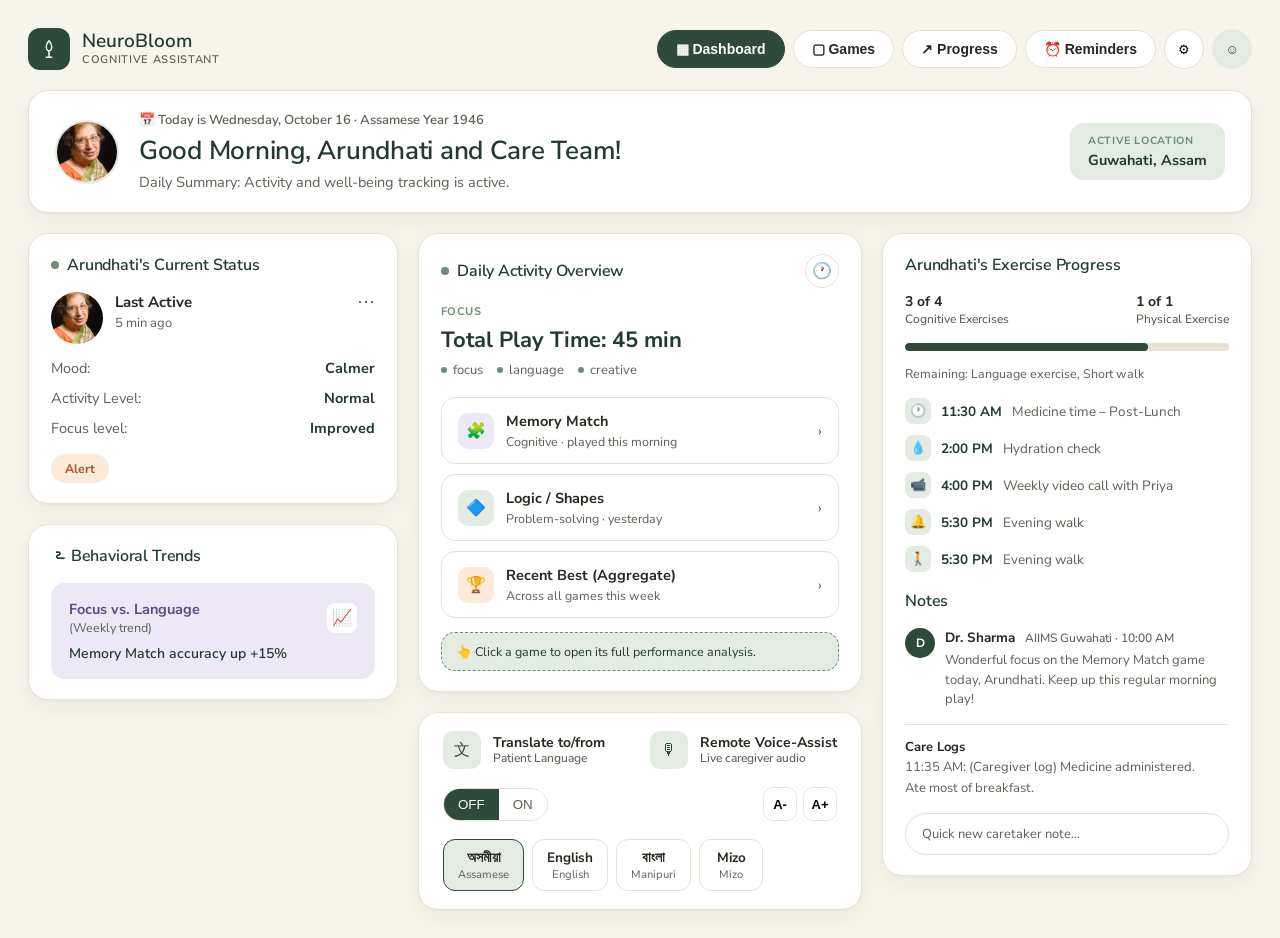
==== index.html @ 109b2456 "dashboard base done" ====
<!DOCTYPE html>
<html lang="en">
<head>
<meta charset="UTF-8">
<meta name="viewport" content="width=device-width, initial-scale=1.0">
<title>NeuroBloom · Caretaker Portal</title>
<link rel="preconnect" href="https://fonts.googleapis.com">
<link href="https://fonts.googleapis.com/css2?family=Nunito+Sans:wght@400;500;600;700;800&display=swap" rel="stylesheet">
<link rel="stylesheet" href="style.css">
</head>
<body>
<div class="wrap">

  <!-- Top nav -->
  <div class="topnav">
    <div class="brand">
      <div class="brand-mark">
        <svg viewBox="0 0 24 24" fill="none"><path d="M12 3c-2 2-3 4-3 6.5S10.5 14 12 14s3-2 3-4.5S14 5 12 3Z" stroke="currentColor" stroke-width="1.6" stroke-linejoin="round"/><path d="M12 14v7M9 21h6" stroke="currentColor" stroke-width="1.6" stroke-linecap="round"/></svg>
      </div>
      <div class="brand-text">
        <div class="name">NeuroBloom</div>
        <div class="sub">COGNITIVE ASSISTANT</div>
      </div>
    </div>
    <div class="nav-links">
      <button class="nav-pill active">▦ Dashboard</button>
      <button class="nav-pill">▢ Games</button>
      <button class="nav-pill">↗ Progress</button>
      <button class="nav-pill">⏰ Reminders</button>
      <button class="icon-btn">⚙</button>
      <button class="icon-btn avatar-btn">☺</button>
    </div>
  </div>
  <div class="care-logs-tip">🗒 Care Logs</div>

  <!-- Greeting banner -->
  <div class="banner">
    <img class="banner-photo" src="senior-east-indian-woman-8226325.webp" alt="Arundhati">
    <div class="banner-body">
      <div class="banner-date">📅 Today is Wednesday, October 16 · Assamese Year 1946</div>
      <h1>Good Morning, Arundhati and Care Team!</h1>
      <p>Daily Summary: Activity and well-being tracking is active.</p>
    </div>
    <div class="location-chip">
      <div class="label">ACTIVE LOCATION</div>
      <div class="value">Guwahati, Assam</div>
    </div>
  </div>

  <!-- Main grid -->
  <div class="grid">

    <!-- Column 1 -->
    <div class="col">
      <div class="card">
        <h2><span class="dot"></span>Arundhati's Current Status</h2>
        <div class="status-person">
          <img src="senior-east-indian-woman-8226325.webp" alt="">
          <div>
            <div class="who">Last Active</div>
            <div class="when">5 min ago</div>
          </div>
          <div class="status-more">⋯</div>
        </div>
        <div class="status-rows">
          <div class="status-row"><span class="k">Mood:</span><span class="v">Calmer</span></div>
          <div class="status-row"><span class="k">Activity Level:</span><span class="v">Normal</span></div>
          <div class="status-row"><span class="k">Focus level:</span><span class="v">Improved</span></div>
        </div>
        <span class="alert-pill">Alert</span>
      </div>

      <div class="card">
        <h2>ఽ Behavioral Trends</h2>
        <div class="trend-card">
          <div class="row1">
            <div>
              <div class="title">Focus vs. Language</div>
              <div class="sub">(Weekly trend)</div>
            </div>
            <div class="trend-icon">📈</div>
          </div>
          <div class="metric">Memory Match accuracy up +15%</div>
        </div>
      </div>
    </div>

    <!-- Column 2 : Daily Activity Overview -->
    <div class="col">
      <div class="card">
        <div class="activity-head">
          <h2 style="margin-bottom:0;"><span class="dot"></span>Daily Activity Overview</h2>
          <div class="activity-clock">🕐</div>
        </div>
        <div class="eyebrow" style="margin-top:16px;">FOCUS</div>
        <div class="play-time">Total Play Time: 45 min</div>
        <div class="tag-row"><span>focus</span><span>language</span><span>creative</span></div>

        <div class="game-list" id="gameList">
          <a class="game-row" href="analysis_memory.html">
            <div class="g-icon memory">🧩</div>
            <div class="g-info">
              <div class="g-name">Memory Match</div>
              <div class="g-meta">Cognitive · played this morning</div>
            </div>
            <div class="g-arrow">›</div>
          </a>
          <a class="game-row" href="analysis_logic.html">
            <div class="g-icon logic">🔷</div>
            <div class="g-info">
              <div class="g-name">Logic / Shapes</div>
              <div class="g-meta">Problem-solving · yesterday</div>
            </div>
            <div class="g-arrow">›</div>
          </a>
          <a class="game-row" href="analysis_best.html">
            <div class="g-icon best">🏆</div>
            <div class="g-info">
              <div class="g-name">Recent Best (Aggregate)</div>
              <div class="g-meta">Across all games this week</div>
            </div>
            <div class="g-arrow">›</div>
          </a>
        </div>

        <div class="hint-note">👆 Click a game to open its full performance analysis.</div>
      </div>

      <div class="card controls-card">
        <div class="control-group">
          <div class="control-icon">文</div>
          <div class="control-label">Translate to/from<span>Patient Language</span></div>
        </div>
        <div class="control-group">
          <div class="control-icon">🎙</div>
          <div class="control-label">Remote Voice-Assist<span>Live caregiver audio</span></div>
        </div>
        <div class="toggle">
          <button id="toggleOff" class="on" onclick="setToggle(false)">OFF</button>
          <button id="toggleOn" onclick="setToggle(true)">ON</button>
        </div>
        <div class="text-size-btns">
          <button onclick="resizeText(-1)">A-</button>
          <button onclick="resizeText(1)">A+</button>
        </div>
        <div class="lang-btns">
          <div class="lang-btn active"><div class="top">অসমীয়া</div><div class="bottom">Assamese</div></div>
          <div class="lang-btn"><div class="top">English</div><div class="bottom">English</div></div>
          <div class="lang-btn"><div class="top">বাংলা</div><div class="bottom">Manipuri</div></div>
          <div class="lang-btn"><div class="top">Mizo</div><div class="bottom">Mizo</div></div>
        </div>
      </div>
    </div>

    <!-- Column 3 -->
    <div class="col">
      <div class="card">
        <h2>Arundhati's Exercise Progress</h2>
        <div class="exercise-row">
          <div class="exercise-block">3 of 4<span>Cognitive Exercises</span></div>
          <div class="exercise-block">1 of 1<span>Physical Exercise</span></div>
        </div>
        <div class="bar-track"><div class="bar-fill" style="width:75%"></div></div>
        <div class="remaining">Remaining: Language exercise, Short walk</div>

        <div class="schedule">
          <div class="schedule-item"><div class="s-icon">🕐</div><span class="s-time">11:30 AM</span><span class="s-desc">Medicine time – Post-Lunch</span></div>
          <div class="schedule-item"><div class="s-icon">💧</div><span class="s-time">2:00 PM</span><span class="s-desc">Hydration check</span></div>
          <div class="schedule-item"><div class="s-icon">📹</div><span class="s-time">4:00 PM</span><span class="s-desc">Weekly video call with Priya</span></div>
          <div class="schedule-item"><div class="s-icon">🔔</div><span class="s-time">5:30 PM</span><span class="s-desc">Evening walk</span></div>
          <div class="schedule-item"><div class="s-icon">🚶</div><span class="s-time">5:30 PM</span><span class="s-desc">Evening walk</span></div>
        </div>

        <h2 style="margin-top:6px;">Notes</h2>
        <div class="note-item">
          <div class="note-avatar">D</div>
          <div class="note-body">
            <div class="who">Dr. Sharma <span>AIIMS Guwahati · 10:00 AM</span></div>
            <p>Wonderful focus on the Memory Match game today, Arundhati. Keep up this regular morning play!</p>
          </div>
        </div>

        <div class="care-log">
          <b>Care Logs</b><br>
          11:35 AM: (Caregiver log) Medicine administered.<br>
          Ate most of breakfast.
        </div>
        <div class="quick-note">Quick new caretaker note…</div>
      </div>
    </div>

  </div>
</div>

<script src="script.js"></script>
</body>
</html>
---- style.css ----
:root{
    --forest:#2E4A3A;
    --forest-dark:#233B2E;
    --sage:#6E8C77;
    --sage-light:#E4EBE2;
    --cream:#F7F4EC;
    --card:#FFFFFF;
    --line:#E6E1D3;
    --ink:#26291F;
    --ink-soft:#5C6154;
    --apricot:#E7A96B;
    --apricot-bg:#FBEADA;
    --lilac:#EDE8F5;
    --lilac-ink:#5B4E86;
    --radius-lg:20px;
    --radius-md:14px;
    --radius-sm:10px;
    --shadow: 0 1px 2px rgba(38,41,31,0.04), 0 8px 24px rgba(38,41,31,0.05);
  }
  *{box-sizing:border-box;}
  html,body{margin:0;padding:0;}
  body{
    background:var(--cream);
    color:var(--ink);
    font-family:'Nunito Sans',serif;
    -webkit-font-smoothing:antialiased;
    padding:28px;
    min-height:100vh;
  }
  h1,h2,h3,.font-display{
    font-family:'Nunito Sans',serif;
    letter-spacing:-0.01em;
  }
  .wrap{
    max-width:1280px;
    margin:0 auto;
    display:flex;
    flex-direction:column;
    gap:20px;
  }

  /* ---------- Top nav ---------- */
  .topnav{
    display:flex;
    align-items:center;
    justify-content:space-between;
    gap:16px;
    flex-wrap:wrap;
  }
  .brand{
    display:flex;
    align-items:center;
    gap:12px;
  }
  .brand-mark{
    width:42px;height:42px;
    border-radius:12px;
    background:var(--forest);
    display:flex;align-items:center;justify-content:center;
    color:#fff;
    flex-shrink:0;
  }
  .brand-mark svg{width:22px;height:22px;}
  .brand-text .name{
    font-family:'Nunito Sans',serif;
    font-weight:600;
    font-size:19px;
    line-height:1.1;
    color:var(--forest-dark);
  }
  .brand-text .sub{
    font-size:11px;
    letter-spacing:0.06em;
    color:var(--ink-soft);
    font-weight:600;
  }
  .nav-links{
    display:flex;
    align-items:center;
    gap:8px;
    flex-wrap:wrap;
  }
  .nav-pill{
    display:flex;align-items:center;gap:7px;
    padding:10px 18px;
    border-radius:999px;
    border:1px solid var(--line);
    background:#fff;
    font-size:14px;
    font-weight:600;
    color:var(--ink);
    cursor:pointer;
    transition:background .15s ease, transform .15s ease;
    white-space:nowrap;
  }
  .nav-pill:hover{ transform:translateY(-1px); }
  .nav-pill.active{
    background:var(--forest);
    color:#fff;
    border-color:var(--forest);
  }
  .icon-btn{
    width:40px;height:40px;
    border-radius:999px;
    border:1px solid var(--line);
    background:#fff;
    display:flex;align-items:center;justify-content:center;
    cursor:pointer;
    position:relative;
    flex-shrink:0;
  }
  .avatar-btn{
    background:var(--sage-light);
    border-color:var(--sage-light);
    color:var(--forest);
  }

  .care-logs-tip{
    position:absolute;
    top:56px; right:28px;
    background:var(--forest-dark);
    color:#fff;
    font-size:12.5px;
    font-weight:600;
    padding:8px 14px;
    border-radius:10px;
    display:flex;align-items:center;gap:6px;
    box-shadow:var(--shadow);
    opacity:0;
    pointer-events:none;
    transform:translateY(-4px);
    transition:opacity .15s ease, transform .15s ease;
    z-index:20;
  }
  .icon-btn:hover + .care-logs-tip,
  .care-logs-tip:hover{
    opacity:1;
    transform:translateY(0);
    pointer-events:auto;
  }

  /* ---------- Greeting banner ---------- */
  .banner{
    background:var(--card);
    border:1px solid var(--line);
    border-radius:var(--radius-lg);
    padding:20px 26px;
    display:flex;
    align-items:center;
    gap:20px;
    box-shadow:var(--shadow);
    flex-wrap:wrap;
  }
  .banner-photo{
    width:64px;height:64px;
    border-radius:50%;
    object-fit:cover;
    flex-shrink:0;
    border:2px solid var(--sage-light);
  }
  .banner-body{ flex:1; min-width:240px; }
  .banner-date{
    display:flex;align-items:center;gap:6px;
    font-size:13px;
    color:var(--ink-soft);
    font-weight:600;
    margin-bottom:4px;
  }
  .banner-body h1{
    font-size:26px;
    font-weight:600;
    margin:0 0 4px 0;
    color:var(--forest-dark);
  }
  .banner-body p{
    margin:0;
    font-size:14.5px;
    color:var(--ink-soft);
  }
  .location-chip{
    background:var(--sage-light);
    border-radius:var(--radius-md);
    padding:10px 18px;
    text-align:left;
  }
  .location-chip .label{
    font-size:10.5px;
    font-weight:700;
    letter-spacing:0.06em;
    color:var(--sage);
  }
  .location-chip .value{
    font-size:14.5px;
    font-weight:700;
    color:var(--forest-dark);
    margin-top:2px;
  }

  /* ---------- Grid ---------- */
  .grid{
    display:grid;
    grid-template-columns: 1fr 1.2fr 1fr;
    gap:20px;
    align-items:start;
  }
  .col{ display:flex; flex-direction:column; gap:20px; }

  .card{
    background:var(--card);
    border:1px solid var(--line);
    border-radius:var(--radius-lg);
    padding:20px 22px;
    box-shadow:var(--shadow);
  }
  .card h2{
    font-size:16px;
    font-weight:600;
    margin:0 0 16px 0;
    display:flex;
    align-items:center;
    gap:8px;
    color:var(--forest-dark);
  }
  .card h2 .dot{
    width:8px;height:8px;
    border-radius:50%;
    background:var(--sage);
    flex-shrink:0;
  }

  /* Status card */
  .status-person{
    display:flex;gap:12px;align-items:flex-start;
    margin-bottom:14px;
  }
  .status-person img{
    width:52px;height:52px;border-radius:50%;object-fit:cover;
  }
  .status-person .who{ font-weight:700; font-size:15px; }
  .status-person .when{ font-size:13px; color:var(--ink-soft); margin-top:2px; }
  .status-more{
    margin-left:auto;
    color:var(--ink-soft);
    font-size:18px;
    cursor:pointer;
    line-height:1;
  }
  .status-rows{ display:flex; flex-direction:column; gap:10px; margin-bottom:16px; }
  .status-row{
    display:flex; justify-content:space-between; align-items:center;
    font-size:14.5px;
  }
  .status-row .k{ color:var(--ink-soft); }
  .status-row .v{ font-weight:700; color:var(--forest-dark); }
  .alert-pill{
    display:inline-block;
    background:var(--apricot-bg);
    color:#A85A2A;
    font-size:12.5px;
    font-weight:700;
    padding:6px 14px;
    border-radius:999px;
  }

  /* Behavioral trends */
  .trend-card{
    background:var(--lilac);
    border-radius:var(--radius-md);
    padding:16px 18px;
    display:flex;
    flex-direction:column;
    gap:6px;
  }
  .trend-card .row1{
    display:flex; justify-content:space-between; align-items:center;
  }
  .trend-card .title{ font-weight:700; font-size:14.5px; color:var(--lilac-ink); }
  .trend-card .sub{ font-size:12.5px; color:var(--ink-soft); }
  .trend-card .metric{
    font-size:14px; font-weight:600; color:var(--forest-dark);
    margin-top:2px;
  }
  .trend-icon{
    width:30px;height:30px;border-radius:8px;
    background:#fff;
    display:flex;align-items:center;justify-content:center;
    color:var(--lilac-ink);
    flex-shrink:0;
  }

  /* Elderly assistance controls */
  .controls-card{
    display:flex;
    align-items:center;
    justify-content:space-between;
    flex-wrap:wrap;
    gap:18px;
    padding:18px 24px;
  }
  .control-group{
    display:flex;align-items:center;gap:12px;
  }
  .control-icon{
    width:38px;height:38px;border-radius:10px;
    background:var(--sage-light);
    display:flex;align-items:center;justify-content:center;
    color:var(--forest);
    flex-shrink:0;
  }
  .control-label{ font-size:14px; font-weight:700; line-height:1.25; }
  .control-label span{ display:block; font-size:12px; font-weight:500; color:var(--ink-soft); }
  .toggle{
    display:flex; align-items:center; gap:0;
    border:1px solid var(--line);
    border-radius:999px;
    overflow:hidden;
    font-size:12.5px;
    font-weight:700;
  }
  .toggle button{
    border:none; background:#fff; padding:8px 14px; cursor:pointer; color:var(--ink-soft);
  }
  .toggle button.on{ background:var(--forest); color:#fff; }
  .text-size-btns{ display:flex; gap:6px; }
  .text-size-btns button{
    width:34px;height:34px;border-radius:10px;border:1px solid var(--line);
    background:#fff; font-weight:700; cursor:pointer; font-size:13px;
  }
  .lang-btns{ display:flex; gap:8px; }
  .lang-btn{
    border:1px solid var(--line); background:#fff; border-radius:12px;
    padding:8px 14px; text-align:center; cursor:pointer; min-width:64px;
  }
  .lang-btn.active{ border-color:var(--forest); background:var(--sage-light); }
  .lang-btn .top{ font-size:13.5px; font-weight:700; }
  .lang-btn .bottom{ font-size:11px; color:var(--ink-soft); }

  /* ---------- Daily Activity Overview ---------- */
  .activity-head{
    display:flex; justify-content:space-between; align-items:center;
  }
  .activity-clock{
    width:34px;height:34px;border-radius:50%;
    border:1px solid var(--line);
    display:flex;align-items:center;justify-content:center;
    color:var(--ink-soft);
  }
  .eyebrow{
    font-size:11px; font-weight:700; letter-spacing:0.04em;
    color:var(--sage); margin-bottom:6px;
  }
  .play-time{
    font-size:22px; font-weight:700; color:var(--forest-dark);
    margin:2px 0 6px 0;
  }
  .tag-row{ display:flex; gap:14px; font-size:13px; color:var(--ink-soft); margin-bottom:18px; }
  .tag-row span{ display:flex; align-items:center; gap:6px; }
  .tag-row span::before{
    content:''; width:6px;height:6px;border-radius:50%; background:var(--sage);
  }

  .game-list{ display:flex; flex-direction:column; gap:10px; }
  .game-row{
    display:flex; align-items:center; gap:12px;
    border:1px solid var(--line);
    border-radius:var(--radius-md);
    padding:13px 16px;
    cursor:pointer;
    background:#fff;
    text-decoration:none;
    color:inherit;
    transition:border-color .15s ease, background .15s ease;
  }
  .game-row:hover{ border-color:var(--sage); background:var(--sage-light); }
  .game-row.selected{ border-color:var(--forest); background:var(--sage-light); }
  .game-row .g-icon{
    width:36px;height:36px;border-radius:10px;
    display:flex;align-items:center;justify-content:center;
    flex-shrink:0; font-size:16px;
  }
  .game-row .g-info{ flex:1; min-width:0; }
  .game-row .g-name{ font-weight:700; font-size:14.5px; }
  .game-row .g-meta{ font-size:12.5px; color:var(--ink-soft); margin-top:2px; }
  .game-row .g-arrow{ color:var(--ink-soft); font-size:15px; transition:transform .15s ease; }
  .game-row.selected .g-arrow{ transform:rotate(90deg); color:var(--forest); }
  .g-icon.memory{ background:var(--lilac); color:var(--lilac-ink); }
  .g-icon.best{ background:var(--apricot-bg); color:#A85A2A; }
  .g-icon.logic{ background:var(--sage-light); color:var(--forest); }

  .hint-note{
    display:flex; align-items:center; gap:8px;
    background:var(--sage-light);
    border:1px dashed var(--sage);
    border-radius:var(--radius-md);
    padding:10px 14px;
    font-size:12.5px;
    color:var(--forest-dark);
    margin-top:14px;
  }

  /* Performance analysis panel */
  .analysis-panel{
    margin-top:14px;
    border-radius:var(--radius-md);
    border:1px solid var(--line);
    padding:18px;
    background:#FBFAF6;
    display:none;
  }
  .analysis-panel.open{ display:block; animation:reveal .22s ease; }
  @keyframes reveal{
    from{ opacity:0; transform:translateY(-6px); }
    to{ opacity:1; transform:translateY(0); }
  }

  /* Standalone analysis page */
  .page-wrap{ max-width:760px; margin:0 auto; display:flex; flex-direction:column; gap:18px; }
  .back-link{
    display:inline-flex; align-items:center; gap:6px;
    font-size:14px; font-weight:700; color:var(--forest-dark);
    text-decoration:none; width:fit-content;
  }
  .back-link:hover{ text-decoration:underline; }
  .page-title-row{ display:flex; align-items:center; gap:14px; }
  .page-title-row .g-icon{ width:48px; height:48px; border-radius:12px; font-size:20px; }
  .page-title-row h1{ font-size:22px; font-weight:700; margin:0; color:var(--forest-dark); }
  .page-title-row p{ margin:2px 0 0 0; font-size:13.5px; color:var(--ink-soft); }
  .analysis-panel.standalone{ display:block; margin-top:0; padding:24px; }
  .analysis-head{
    display:flex; justify-content:space-between; align-items:flex-start;
    margin-bottom:14px;
  }
  .analysis-head h3{
    margin:0; font-size:16px; font-weight:600; color:var(--forest-dark);
  }
  .analysis-head p{ margin:2px 0 0 0; font-size:12.5px; color:var(--ink-soft); }
  .close-analysis{
    border:none; background:none; cursor:pointer; color:var(--ink-soft);
    font-size:18px; line-height:1; padding:4px;
  }
  .stat-row{
    display:grid; grid-template-columns:repeat(3,1fr); gap:10px;
    margin-bottom:16px;
  }
  .stat-box{
    background:#fff; border:1px solid var(--line); border-radius:var(--radius-sm);
    padding:12px;
    text-align:left;
  }
  .stat-box .num{ font-size:19px; font-weight:700; color:var(--forest-dark); }
  .stat-box .lbl{ font-size:11.5px; color:var(--ink-soft); margin-top:2px; }
  .bars{
    display:flex; align-items:flex-end; gap:8px; height:88px; margin-bottom:10px;
  }
  .bar{
    flex:1; background:var(--sage); border-radius:6px 6px 2px 2px;
    position:relative;
    min-width:14px;
  }
  .bar.peak{ background:var(--forest); }
  .bar-labels{ display:flex; gap:8px; margin-bottom:16px; }
  .bar-labels span{ flex:1; text-align:center; font-size:10.5px; color:var(--ink-soft); }
  .analysis-note{
    font-size:13px; color:var(--ink-soft); line-height:1.5;
    background:var(--sage-light); border-radius:var(--radius-sm);
    padding:12px 14px;
  }
  .analysis-note b{ color:var(--forest-dark); }

  /* ---------- Right column ---------- */
  .exercise-row{ display:flex; justify-content:space-between; margin-bottom:10px; }
  .exercise-block{ font-size:14px; font-weight:700; }
  .exercise-block span{ display:block; font-size:12px; font-weight:500; color:var(--ink-soft); margin-bottom:6px;}
  .bar-track{
    height:8px; border-radius:999px; background:var(--line); overflow:hidden;
  }
  .bar-fill{ height:100%; border-radius:999px; background:var(--forest); }
  .remaining{
    font-size:12.5px; color:var(--ink-soft); margin:14px 0 16px 0;
  }
  .schedule{ display:flex; flex-direction:column; gap:11px; margin-bottom:18px; }
  .schedule-item{
    display:flex; align-items:center; gap:10px; font-size:13.5px;
  }
  .schedule-item .s-icon{
    width:26px;height:26px;border-radius:8px;background:var(--sage-light);
    display:flex;align-items:center;justify-content:center; flex-shrink:0; font-size:13px;
    color:var(--forest);
  }
  .schedule-item .s-time{ font-weight:700; color:var(--forest-dark); }
  .schedule-item .s-desc{ color:var(--ink-soft); }

  .note-item{
    display:flex; gap:10px; margin-bottom:14px;
  }
  .note-avatar{
    width:30px;height:30px;border-radius:50%;
    background:var(--forest); color:#fff;
    display:flex;align-items:center;justify-content:center;
    font-size:12px; font-weight:700; flex-shrink:0;
  }
  .note-body .who{ font-size:13.5px; font-weight:700; }
  .note-body .who span{ font-weight:500; color:var(--ink-soft); font-size:12px; margin-left:6px;}
  .note-body p{ margin:4px 0 0 0; font-size:13px; color:var(--ink-soft); line-height:1.5; }
  .care-log{
    font-size:13px; color:var(--ink-soft); line-height:1.6;
    border-top:1px solid var(--line); padding-top:12px; margin-top:2px;
  }
  .care-log b{ color:var(--ink); }
  .quick-note{
    margin-top:14px;
    border:1px solid var(--line); border-radius:999px;
    padding:11px 16px; font-size:13px; color:var(--ink-soft);
  }

  @media (max-width: 980px){
    .grid{ grid-template-columns:1fr; }
    body{ padding:16px; }
    .controls-card{ justify-content:flex-start; }
  }
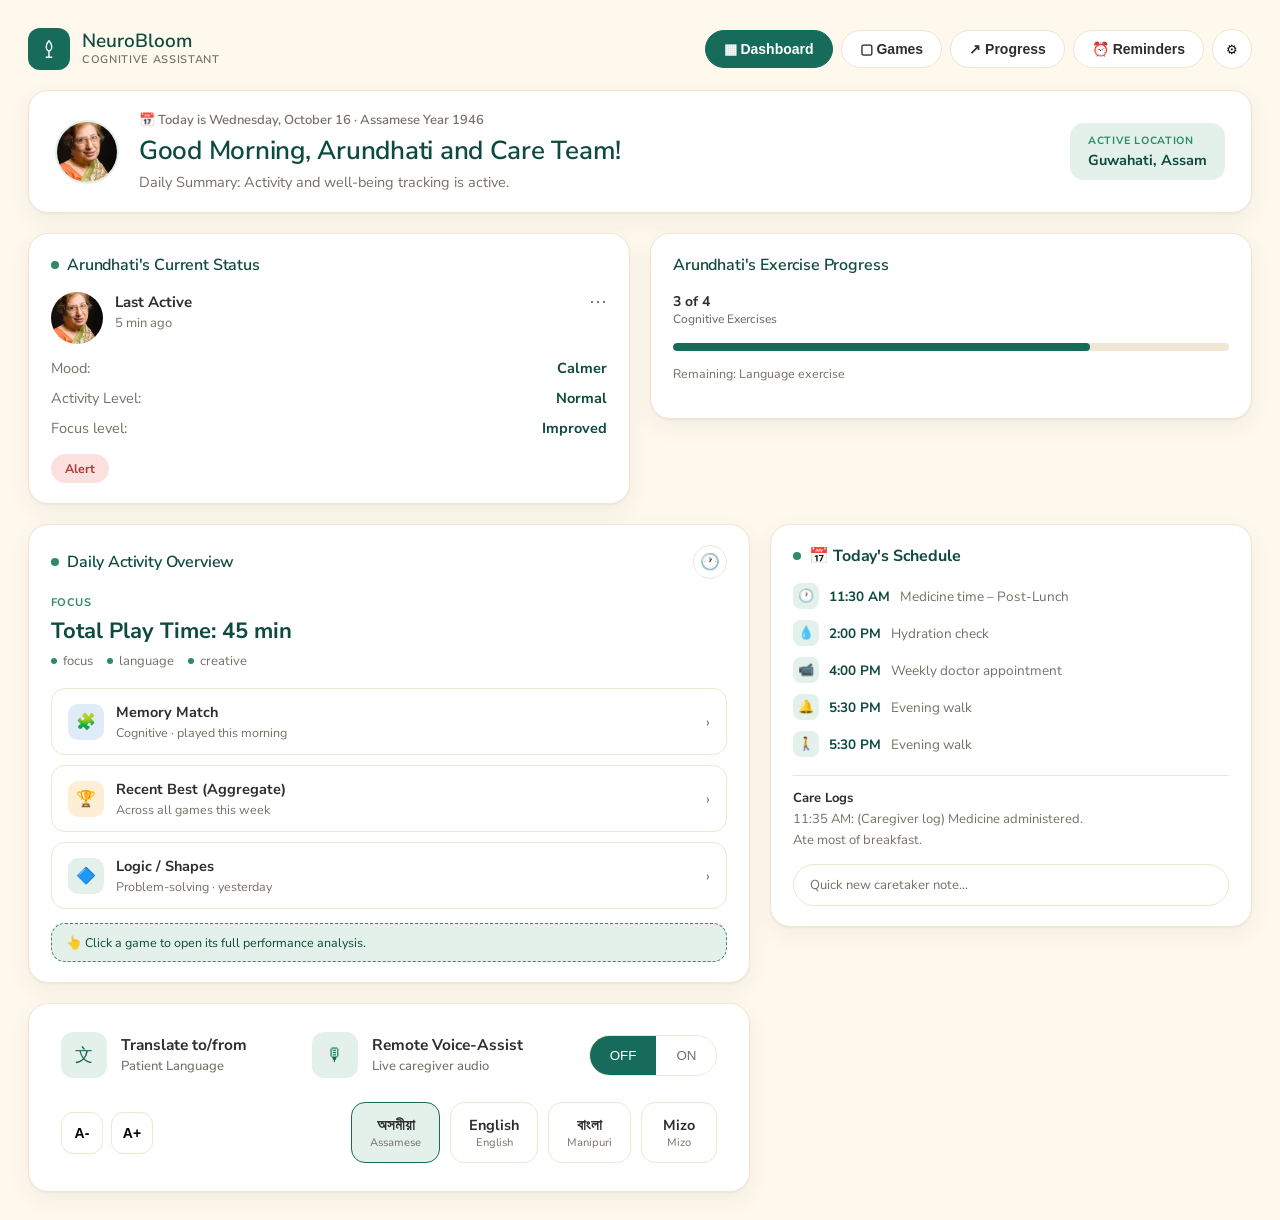
==== commit d560848d: "settings panel working now" ====
--- a/index.html
+++ b/index.html
@@ -23,12 +23,53 @@
       </div>
     </div>
     <div class="nav-links">
-      <button class="nav-pill active">▦ Dashboard</button>
-      <button class="nav-pill">▢ Games</button>
-      <button class="nav-pill">↗ Progress</button>
-      <button class="nav-pill">⏰ Reminders</button>
-      <button class="icon-btn">⚙</button>
-      <button class="icon-btn avatar-btn">☺</button>
+      <button type="button" class="nav-pill active">▦ Dashboard</button>
+      <button type="button" class="nav-pill">▢ Games</button>
+      <button type="button" class="nav-pill">↗ Progress</button>
+      <button type="button" class="nav-pill">⏰ Reminders</button>
+            <div class="settings-wrap">
+        <button class="icon-btn" id="settingsBtn">⚙</button>
+        <div class="settings-panel" id="settingsPanel">
+          <div class="settings-header">
+            <h3>Settings</h3>
+            <button class="close-analysis" id="closeSettings">✕</button>
+          </div>
+ 
+          <div class="settings-row">
+            <div class="settings-label">Notifications<span>Alerts for mood & activity changes</span></div>
+            <label class="switch">
+              <input type="checkbox" id="notifToggle" checked>
+              <span class="slider"></span>
+            </label>
+          </div>
+ 
+          <div class="settings-row">
+            <div class="settings-label">Auto-refresh<span>Keep dashboard live every 5 min</span></div>
+            <label class="switch">
+              <input type="checkbox" id="autoRefreshToggle" checked>
+              <span class="slider"></span>
+            </label>
+          </div>
+ 
+          <div class="settings-divider"></div>
+ 
+          <div class="settings-label" style="margin-bottom:10px;">Default Text Size</div>
+          <div class="settings-textsize" id="settingsTextSize">
+            <button data-size="small">A</button>
+            <button data-size="medium" class="active">A</button>
+            <button data-size="large">A</button>
+          </div>
+ 
+          <div class="settings-divider"></div>
+ 
+          <div class="settings-label" style="margin-bottom:10px;">Active Location</div>
+          <select id="locationSelect" class="settings-select">
+            <option>Guwahati, Assam</option>
+            <option>Imphal, Manipur</option>
+            <option>Delhi NCR</option>
+          </select>
+        </div>
+      </div>
     </div>
   </div>
   <div class="care-logs-tip">🗒 Care Logs</div>
@@ -47,149 +88,127 @@
     </div>
   </div>
 
-  <!-- Main grid -->
-  <div class="grid">
-
-    <!-- Column 1 -->
-    <div class="col">
-      <div class="card">
-        <h2><span class="dot"></span>Arundhati's Current Status</h2>
-        <div class="status-person">
-          <img src="senior-east-indian-woman-8226325.webp" alt="">
-          <div>
-            <div class="who">Last Active</div>
-            <div class="when">5 min ago</div>
-          </div>
-          <div class="status-more">⋯</div>
+  <!-- Row 1: quick-glance cards -->
+  <div class="row row-1">
+
+    <div class="card">
+      <h2><span class="dot"></span>Arundhati's Current Status</h2>
+      <div class="status-person">
+        <img src="senior-east-indian-woman-8226325.webp" alt="">
+        <div>
+          <div class="who">Last Active</div>
+          <div class="when">5 min ago</div>
         </div>
-        <div class="status-rows">
-          <div class="status-row"><span class="k">Mood:</span><span class="v">Calmer</span></div>
-          <div class="status-row"><span class="k">Activity Level:</span><span class="v">Normal</span></div>
-          <div class="status-row"><span class="k">Focus level:</span><span class="v">Improved</span></div>
-        </div>
-        <span class="alert-pill">Alert</span>
-      </div>
-
-      <div class="card">
-        <h2>ఽ Behavioral Trends</h2>
-        <div class="trend-card">
-          <div class="row1">
-            <div>
-              <div class="title">Focus vs. Language</div>
-              <div class="sub">(Weekly trend)</div>
-            </div>
-            <div class="trend-icon">📈</div>
-          </div>
-          <div class="metric">Memory Match accuracy up +15%</div>
-        </div>
-      </div>
-    </div>
-
-    <!-- Column 2 : Daily Activity Overview -->
-    <div class="col">
-      <div class="card">
-        <div class="activity-head">
-          <h2 style="margin-bottom:0;"><span class="dot"></span>Daily Activity Overview</h2>
-          <div class="activity-clock">🕐</div>
-        </div>
-        <div class="eyebrow" style="margin-top:16px;">FOCUS</div>
-        <div class="play-time">Total Play Time: 45 min</div>
-        <div class="tag-row"><span>focus</span><span>language</span><span>creative</span></div>
-
-        <div class="game-list" id="gameList">
-          <a class="game-row" href="analysis_memory.html">
-            <div class="g-icon memory">🧩</div>
-            <div class="g-info">
-              <div class="g-name">Memory Match</div>
-              <div class="g-meta">Cognitive · played this morning</div>
-            </div>
-            <div class="g-arrow">›</div>
-          </a>
-          <a class="game-row" href="analysis_logic.html">
-            <div class="g-icon logic">🔷</div>
-            <div class="g-info">
-              <div class="g-name">Logic / Shapes</div>
-              <div class="g-meta">Problem-solving · yesterday</div>
-            </div>
-            <div class="g-arrow">›</div>
-          </a>
-          <a class="game-row" href="analysis_best.html">
-            <div class="g-icon best">🏆</div>
-            <div class="g-info">
-              <div class="g-name">Recent Best (Aggregate)</div>
-              <div class="g-meta">Across all games this week</div>
-            </div>
-            <div class="g-arrow">›</div>
-          </a>
-        </div>
-
-        <div class="hint-note">👆 Click a game to open its full performance analysis.</div>
-      </div>
-
-      <div class="card controls-card">
-        <div class="control-group">
-          <div class="control-icon">文</div>
-          <div class="control-label">Translate to/from<span>Patient Language</span></div>
-        </div>
-        <div class="control-group">
-          <div class="control-icon">🎙</div>
-          <div class="control-label">Remote Voice-Assist<span>Live caregiver audio</span></div>
-        </div>
-        <div class="toggle">
-          <button id="toggleOff" class="on" onclick="setToggle(false)">OFF</button>
-          <button id="toggleOn" onclick="setToggle(true)">ON</button>
-        </div>
-        <div class="text-size-btns">
-          <button onclick="resizeText(-1)">A-</button>
-          <button onclick="resizeText(1)">A+</button>
-        </div>
-        <div class="lang-btns">
-          <div class="lang-btn active"><div class="top">অসমীয়া</div><div class="bottom">Assamese</div></div>
-          <div class="lang-btn"><div class="top">English</div><div class="bottom">English</div></div>
-          <div class="lang-btn"><div class="top">বাংলা</div><div class="bottom">Manipuri</div></div>
-          <div class="lang-btn"><div class="top">Mizo</div><div class="bottom">Mizo</div></div>
-        </div>
-      </div>
-    </div>
-
-    <!-- Column 3 -->
-    <div class="col">
-      <div class="card">
-        <h2>Arundhati's Exercise Progress</h2>
-        <div class="exercise-row">
-          <div class="exercise-block">3 of 4<span>Cognitive Exercises</span></div>
-          <div class="exercise-block">1 of 1<span>Physical Exercise</span></div>
-        </div>
-        <div class="bar-track"><div class="bar-fill" style="width:75%"></div></div>
-        <div class="remaining">Remaining: Language exercise, Short walk</div>
-
-        <div class="schedule">
-          <div class="schedule-item"><div class="s-icon">🕐</div><span class="s-time">11:30 AM</span><span class="s-desc">Medicine time – Post-Lunch</span></div>
-          <div class="schedule-item"><div class="s-icon">💧</div><span class="s-time">2:00 PM</span><span class="s-desc">Hydration check</span></div>
-          <div class="schedule-item"><div class="s-icon">📹</div><span class="s-time">4:00 PM</span><span class="s-desc">Weekly video call with Priya</span></div>
-          <div class="schedule-item"><div class="s-icon">🔔</div><span class="s-time">5:30 PM</span><span class="s-desc">Evening walk</span></div>
-          <div class="schedule-item"><div class="s-icon">🚶</div><span class="s-time">5:30 PM</span><span class="s-desc">Evening walk</span></div>
-        </div>
-
-        <h2 style="margin-top:6px;">Notes</h2>
-        <div class="note-item">
-          <div class="note-avatar">D</div>
-          <div class="note-body">
-            <div class="who">Dr. Sharma <span>AIIMS Guwahati · 10:00 AM</span></div>
-            <p>Wonderful focus on the Memory Match game today, Arundhati. Keep up this regular morning play!</p>
-          </div>
-        </div>
-
-        <div class="care-log">
-          <b>Care Logs</b><br>
-          11:35 AM: (Caregiver log) Medicine administered.<br>
-          Ate most of breakfast.
-        </div>
-        <div class="quick-note">Quick new caretaker note…</div>
-      </div>
-    </div>
-
-  </div>
+        <div class="status-more">⋯</div>
+      </div>
+      <div class="status-rows">
+        <div class="status-row"><span class="k">Mood:</span><span class="v">Calmer</span></div>
+        <div class="status-row"><span class="k">Activity Level:</span><span class="v">Normal</span></div>
+        <div class="status-row"><span class="k">Focus level:</span><span class="v">Improved</span></div>
+      </div>
+      <span class="alert-pill">Alert</span>
+    </div>
+
+    <div class="card">
+      <h2>Arundhati's Exercise Progress</h2>
+      <div class="exercise-row">
+        <div class="exercise-block">3 of 4<span>Cognitive Exercises</span></div>
+      </div>
+      <div class="bar-track"><div class="bar-fill" style="width:75%"></div></div>
+      <div class="remaining">Remaining: Language exercise</div>
+    </div>
+
+  </div>
+
+  <!-- Row 2: Daily Activity Overview + Notes/Care -->
+  <div class="row row-2">
+
+    <div class="card">
+      <div class="activity-head">
+        <h2 style="margin-bottom:0;"><span class="dot"></span>Daily Activity Overview</h2>
+        <div class="activity-clock">🕐</div>
+      </div>
+      <div class="eyebrow" style="margin-top:16px;">FOCUS</div>
+      <div class="play-time">Total Play Time: 45 min</div>
+      <div class="tag-row"><span>focus</span><span>language</span><span>creative</span></div>
+
+      <div class="game-list" id="gameList">
+        <a class="game-row" href="analysis-memory.html">
+          <div class="g-icon memory">🧩</div>
+          <div class="g-info">
+            <div class="g-name">Memory Match</div>
+            <div class="g-meta">Cognitive · played this morning</div>
+          </div>
+          <div class="g-arrow">›</div>
+        </a>
+        <a class="game-row" href="analysis-best.html">
+          <div class="g-icon best">🏆</div>
+          <div class="g-info">
+            <div class="g-name">Recent Best (Aggregate)</div>
+            <div class="g-meta">Across all games this week</div>
+          </div>
+          <div class="g-arrow">›</div>
+        </a>
+        <a class="game-row" href="analysis-logic.html">
+          <div class="g-icon logic">🔷</div>
+          <div class="g-info">
+            <div class="g-name">Logic / Shapes</div>
+            <div class="g-meta">Problem-solving · yesterday</div>
+          </div>
+          <div class="g-arrow">›</div>
+        </a>
+      </div>
+
+      <div class="hint-note">👆 Click a game to open its full performance analysis.</div>
+    </div>
+
+    <div class="card">
+      <h2> <span class="dot"></span> <strong> 📅 Today's Schedule</strong></h2>
+      <div class="schedule">
+        <div class="schedule-item"><div class="s-icon">🕐</div><span class="s-time">11:30 AM</span><span class="s-desc">Medicine time – Post-Lunch</span></div>
+        <div class="schedule-item"><div class="s-icon">💧</div><span class="s-time">2:00 PM</span><span class="s-desc">Hydration check</span></div>
+        <div class="schedule-item"><div class="s-icon">📹</div><span class="s-time">4:00 PM</span><span class="s-desc">Weekly doctor appointment</span></div>
+        <div class="schedule-item"><div class="s-icon">🔔</div><span class="s-time">5:30 PM</span><span class="s-desc">Evening walk</span></div>
+        <div class="schedule-item"><div class="s-icon">🚶</div><span class="s-time">5:30 PM</span><span class="s-desc">Evening walk</span></div>
+      </div>
+
+      <div class="care-log" id="careLog">
+  <b>Care Logs</b><br>
+  <div id="careLogEntries">
+    11:35 AM: (Caregiver log) Medicine administered.<br>
+    Ate most of breakfast.
+  </div>
+</div>
+<input type="text" id="quickNoteInput" class="quick-note" placeholder="Quick new caretaker note…" autocomplete="off">
+
+  </div>
+
+  <!-- Full-width controls footer -->
+  <div class="card controls-card">
+    <div class="control-group">
+      <div class="control-icon">文</div>
+      <div class="control-label">Translate to/from<span>Patient Language</span></div>
+    </div>
+    <div class="control-group">
+      <div class="control-icon">🎙</div>
+      <div class="control-label">Remote Voice-Assist<span>Live caregiver audio</span></div>
+    </div>
+    <div class="toggle">
+      <button type="button" id="toggleOff" class="on" onclick="setToggle(false)">OFF</button>
+      <button type="button" id="toggleOn" onclick="setToggle(true)">ON</button>
+    </div>
+    <div class="text-size-btns">
+      <button type="button" onclick="resizeText(-1)">A-</button>
+      <button type="button" onclick="resizeText(1)">A+</button>
+    </div>
+    <div class="lang-btns">
+      <div class="lang-btn active"><div class="top">অসমীয়া</div><div class="bottom">Assamese</div></div>
+      <div class="lang-btn"><div class="top">English</div><div class="bottom">English</div></div>
+      <div class="lang-btn"><div class="top">বাংলা</div><div class="bottom">Manipuri</div></div>
+      <div class="lang-btn"><div class="top">Mizo</div><div class="bottom">Mizo</div></div>
+    </div>
+  </div>
+
 </div>
 
 <script src="script.js"></script>
--- a/style.css
+++ b/style.css
@@ -1,21 +1,27 @@
 :root{
-    --forest:#2E4A3A;
-    --forest-dark:#233B2E;
-    --sage:#6E8C77;
-    --sage-light:#E4EBE2;
-    --cream:#F7F4EC;
+    --forest:#176B5B;
+    --forest-dark:#0F4A3E;
+    --sage:#2E8B68;
+    --sage-light:#E3F1EA;
+    --cream:#FFF9ED;
     --card:#FFFFFF;
-    --line:#E6E1D3;
-    --ink:#26291F;
-    --ink-soft:#5C6154;
-    --apricot:#E7A96B;
-    --apricot-bg:#FBEADA;
-    --lilac:#EDE8F5;
-    --lilac-ink:#5B4E86;
+    --line:#EFE6D3;
+    --ink:#2E2E2E;
+    --ink-soft:#767066;
+    --blue:#3D82C4;
+    --blue-bg:#DFEBF7;
+    --gold:#F4B942;
+    --gold-bg:#FCEFD3;
+    --gold-ink:#8A5A00;
+    --apricot:#E57373;
+    --apricot-bg:#FBE0DF;
+    --lilac:#9C7AEA;
+    --lilac-bg:#EDE5FB;
+    --lilac-ink:#6B4FC7;
     --radius-lg:20px;
     --radius-md:14px;
     --radius-sm:10px;
-    --shadow: 0 1px 2px rgba(38,41,31,0.04), 0 8px 24px rgba(38,41,31,0.05);
+    --shadow: 0 1px 2px rgba(46,46,46,0.05), 0 8px 24px rgba(46,46,46,0.06);
   }
   *{box-sizing:border-box;}
   html,body{margin:0;padding:0;}
@@ -32,7 +38,7 @@
     letter-spacing:-0.01em;
   }
   .wrap{
-    max-width:1280px;
+    max-width:100%;
     margin:0 auto;
     display:flex;
     flex-direction:column;
@@ -139,6 +145,82 @@
     pointer-events:auto;
   }
 
+  /* ---------- Settings panel ---------- */
+  .settings-wrap{ position:relative; }
+  .settings-panel{
+    position:absolute;
+    top:50px; right:0;
+    width:280px;
+    background:var(--card);
+    border:1px solid var(--line);
+    border-radius:var(--radius-md);
+    box-shadow:var(--shadow);
+    padding:18px;
+    display:none;
+    z-index:30;
+  }
+  .settings-panel.open{ display:block; animation:reveal .18s ease; }
+  .settings-header{
+    display:flex; justify-content:space-between; align-items:center;
+    margin-bottom:14px;
+  }
+  .settings-header h3{
+    margin:0; font-size:15px; font-weight:700; color:var(--forest-dark);
+  }
+  .settings-row{
+    display:flex; align-items:center; justify-content:space-between;
+    gap:12px; margin-bottom:14px;
+  }
+  .settings-label{ font-size:13.5px; font-weight:700; color:var(--ink); }
+  .settings-label span{
+    display:block; font-size:11.5px; font-weight:500; color:var(--ink-soft); margin-top:2px;
+  }
+  .settings-divider{
+    height:1px; background:var(--line); margin:14px 0;
+  }
+  .switch{
+    position:relative; display:inline-block;
+    width:40px; height:22px; flex-shrink:0;
+  }
+  .switch input{ opacity:0; width:0; height:0; }
+  .switch .slider{
+    position:absolute; inset:0; cursor:pointer;
+    background:var(--line); border-radius:999px;
+    transition:background .15s ease;
+  }
+  .switch .slider::before{
+    content:''; position:absolute;
+    width:16px; height:16px; left:3px; top:3px;
+    background:#fff; border-radius:50%;
+    transition:transform .15s ease;
+  }
+  .switch input:checked + .slider{ background:var(--sage); }
+  .switch input:checked + .slider::before{ transform:translateX(18px); }
+
+  .settings-textsize{ display:flex; gap:8px; margin-bottom:2px; }
+  .settings-textsize button{
+    flex:1; border:1px solid var(--line); background:#fff;
+    border-radius:10px; padding:8px 0; cursor:pointer;
+    font-weight:700; color:var(--ink-soft);
+  }
+  .settings-textsize button.active{
+    border-color:var(--forest); background:var(--sage-light); color:var(--forest);
+  }
+  .settings-textsize button[data-size="small"]{ font-size:12px; }
+  .settings-textsize button[data-size="medium"]{ font-size:15px; }
+  .settings-textsize button[data-size="large"]{ font-size:18px; }
+
+  .settings-select{
+    width:100%;
+    border:1px solid var(--line); border-radius:10px;
+    padding:10px 12px; font-size:13.5px; color:var(--ink);
+    font-family:'Nunito Sans',serif;
+    background:#fff;
+    -webkit-appearance:none; appearance:none;
+    outline:none;
+  }
+  .settings-select:focus{ border-color:var(--sage); }
+
   /* ---------- Greeting banner ---------- */
   .banner{
     background:var(--card);
@@ -196,14 +278,19 @@
     margin-top:2px;
   }
 
-  /* ---------- Grid ---------- */
-  .grid{
+  /* ---------- Two-row layout ---------- */
+  .row-1{
     display:grid;
-    grid-template-columns: 1fr 1.2fr 1fr;
+    grid-template-columns: 1fr 1fr;
     gap:20px;
     align-items:start;
   }
-  .col{ display:flex; flex-direction:column; gap:20px; }
+  .row-2{
+    display:grid;
+    grid-template-columns: 1.5fr 1fr;
+    gap:20px;
+    align-items:start;
+  }
 
   .card{
     background:var(--card);
@@ -255,7 +342,7 @@
   .alert-pill{
     display:inline-block;
     background:var(--apricot-bg);
-    color:#A85A2A;
+    color:#B23A3A;
     font-size:12.5px;
     font-weight:700;
     padding:6px 14px;
@@ -264,7 +351,7 @@
 
   /* Behavioral trends */
   .trend-card{
-    background:var(--lilac);
+    background:var(--lilac-bg);
     border-radius:var(--radius-md);
     padding:16px 18px;
     display:flex;
@@ -294,45 +381,46 @@
     align-items:center;
     justify-content:space-between;
     flex-wrap:wrap;
-    gap:18px;
-    padding:18px 24px;
+    gap:24px;
+    padding:28px 32px;
   }
   .control-group{
-    display:flex;align-items:center;gap:12px;
+    display:flex;align-items:center;gap:14px;
   }
   .control-icon{
-    width:38px;height:38px;border-radius:10px;
+    width:46px;height:46px;border-radius:12px;
     background:var(--sage-light);
     display:flex;align-items:center;justify-content:center;
     color:var(--forest);
     flex-shrink:0;
-  }
-  .control-label{ font-size:14px; font-weight:700; line-height:1.25; }
-  .control-label span{ display:block; font-size:12px; font-weight:500; color:var(--ink-soft); }
+    font-size:18px;
+  }
+  .control-label{ font-size:15.5px; font-weight:700; line-height:1.3; }
+  .control-label span{ display:block; font-size:13px; font-weight:500; color:var(--ink-soft); margin-top:2px; }
   .toggle{
     display:flex; align-items:center; gap:0;
     border:1px solid var(--line);
     border-radius:999px;
     overflow:hidden;
-    font-size:12.5px;
+    font-size:13.5px;
     font-weight:700;
   }
   .toggle button{
-    border:none; background:#fff; padding:8px 14px; cursor:pointer; color:var(--ink-soft);
+    border:none; background:#fff; padding:12px 20px; cursor:pointer; color:var(--ink-soft);
   }
   .toggle button.on{ background:var(--forest); color:#fff; }
-  .text-size-btns{ display:flex; gap:6px; }
+  .text-size-btns{ display:flex; gap:8px; }
   .text-size-btns button{
-    width:34px;height:34px;border-radius:10px;border:1px solid var(--line);
-    background:#fff; font-weight:700; cursor:pointer; font-size:13px;
-  }
-  .lang-btns{ display:flex; gap:8px; }
+    width:42px;height:42px;border-radius:12px;border:1px solid var(--line);
+    background:#fff; font-weight:700; cursor:pointer; font-size:14px;
+  }
+  .lang-btns{ display:flex; gap:10px; }
   .lang-btn{
-    border:1px solid var(--line); background:#fff; border-radius:12px;
-    padding:8px 14px; text-align:center; cursor:pointer; min-width:64px;
+    border:1px solid var(--line); background:#fff; border-radius:14px;
+    padding:12px 18px; text-align:center; cursor:pointer; min-width:76px;
   }
   .lang-btn.active{ border-color:var(--forest); background:var(--sage-light); }
-  .lang-btn .top{ font-size:13.5px; font-weight:700; }
+  .lang-btn .top{ font-size:14.5px; font-weight:700; }
   .lang-btn .bottom{ font-size:11px; color:var(--ink-soft); }
 
   /* ---------- Daily Activity Overview ---------- */
@@ -383,9 +471,9 @@
   .game-row .g-meta{ font-size:12.5px; color:var(--ink-soft); margin-top:2px; }
   .game-row .g-arrow{ color:var(--ink-soft); font-size:15px; transition:transform .15s ease; }
   .game-row.selected .g-arrow{ transform:rotate(90deg); color:var(--forest); }
-  .g-icon.memory{ background:var(--lilac); color:var(--lilac-ink); }
-  .g-icon.best{ background:var(--apricot-bg); color:#A85A2A; }
-  .g-icon.logic{ background:var(--sage-light); color:var(--forest); }
+  .g-icon.memory{ background:var(--blue-bg); color:var(--blue); }
+  .g-icon.best{ background:var(--gold-bg); color:var(--gold-ink); }
+  .g-icon.logic{ background:var(--sage-light); color:var(--sage); }
 
   .hint-note{
     display:flex; align-items:center; gap:8px;
@@ -508,13 +596,88 @@
   }
   .care-log b{ color:var(--ink); }
   .quick-note{
+    display:block;
+    width:100%;
     margin-top:14px;
-    border:1px solid var(--line); border-radius:999px;
-    padding:11px 16px; font-size:13px; color:var(--ink-soft);
+    border:1px solid var(--line);
+    border-radius:999px;
+    padding:11px 16px;
+    font-size:13px;
+    color:var(--ink);
+    background:#fff;
+    font-family:'Nunito Sans',serif;
+    -webkit-appearance:none;
+    appearance:none;
+    outline:none;
+    box-shadow:none;
+    transition:border-color .15s ease;
+  }
+  .quick-note::placeholder{ color:var(--ink-soft); }
+  .quick-note:focus,
+  .quick-note:focus-visible{
+    outline:none;
+    box-shadow:none;
+    border-color:var(--sage);
+  }
+  .care-log-entry{
+    animation:reveal .2s ease;
   }
 
   @media (max-width: 980px){
-    .grid{ grid-template-columns:1fr; }
+    .row-1{ grid-template-columns:1fr; }
+    .row-2{ grid-template-columns:1fr; }
     body{ padding:16px; }
     .controls-card{ justify-content:flex-start; }
+  }
+
+  /* ---------- Small phones (e.g. 325px wide) ---------- */
+  @media (max-width: 480px){
+    .settings-panel{ width:min(84vw, 280px); right:-10px; }
+    body{ padding:12px; overflow-x:hidden; }
+    .wrap{ gap:14px; }
+
+    .topnav{ gap:10px; }
+    .brand-mark{ width:34px; height:34px; border-radius:10px; }
+    .brand-mark svg{ width:18px; height:18px; }
+    .brand-text .name{ font-size:15px; }
+    .brand-text .sub{ font-size:9px; }
+    .nav-pill{ padding:7px 12px; font-size:12px; gap:5px; }
+    .icon-btn{ width:32px; height:32px; }
+    .care-logs-tip{ right:10px; top:48px; font-size:11px; padding:6px 10px; }
+
+    .banner{ flex-direction:column; align-items:flex-start; padding:14px; gap:10px; }
+    .banner-photo{ width:48px; height:48px; }
+    .banner-body{ min-width:0; }
+    .banner-date{ font-size:11.5px; }
+    .banner-body h1{ font-size:18px; }
+    .banner-body p{ font-size:12.5px; }
+    .location-chip{ width:100%; }
+
+    .card{ padding:14px; border-radius:var(--radius-md); }
+    .card h2{ font-size:14.5px; margin-bottom:12px; }
+    .row-1, .row-2{ gap:12px; }
+
+    .play-time{ font-size:19px; }
+    .tag-row{ flex-wrap:wrap; gap:8px 14px; }
+
+    .game-row{ padding:11px 12px; gap:10px; }
+    .g-icon{ width:32px; height:32px; font-size:14px; }
+    .game-row .g-name{ font-size:13.5px; }
+    .game-row .g-meta{ font-size:11px; }
+
+    .controls-card{ flex-direction:column; align-items:stretch; gap:14px; padding:14px; }
+    .control-group{ justify-content:flex-start; }
+    .toggle{ align-self:flex-start; }
+    .text-size-btns{ align-self:flex-start; }
+    .lang-btns{ flex-wrap:wrap; gap:6px; }
+    .lang-btn{ min-width:0; flex:1 1 68px; padding:7px 8px; }
+
+    .schedule-item{ font-size:12.5px; }
+
+    .page-wrap{ gap:14px; }
+    .page-title-row h1{ font-size:18px; }
+    .page-title-row .g-icon{ width:40px; height:40px; font-size:17px; }
+    .analysis-panel.standalone{ padding:16px; }
+    .stat-row{ grid-template-columns:1fr 1fr; gap:8px; }
+    .bars{ height:70px; }
   }
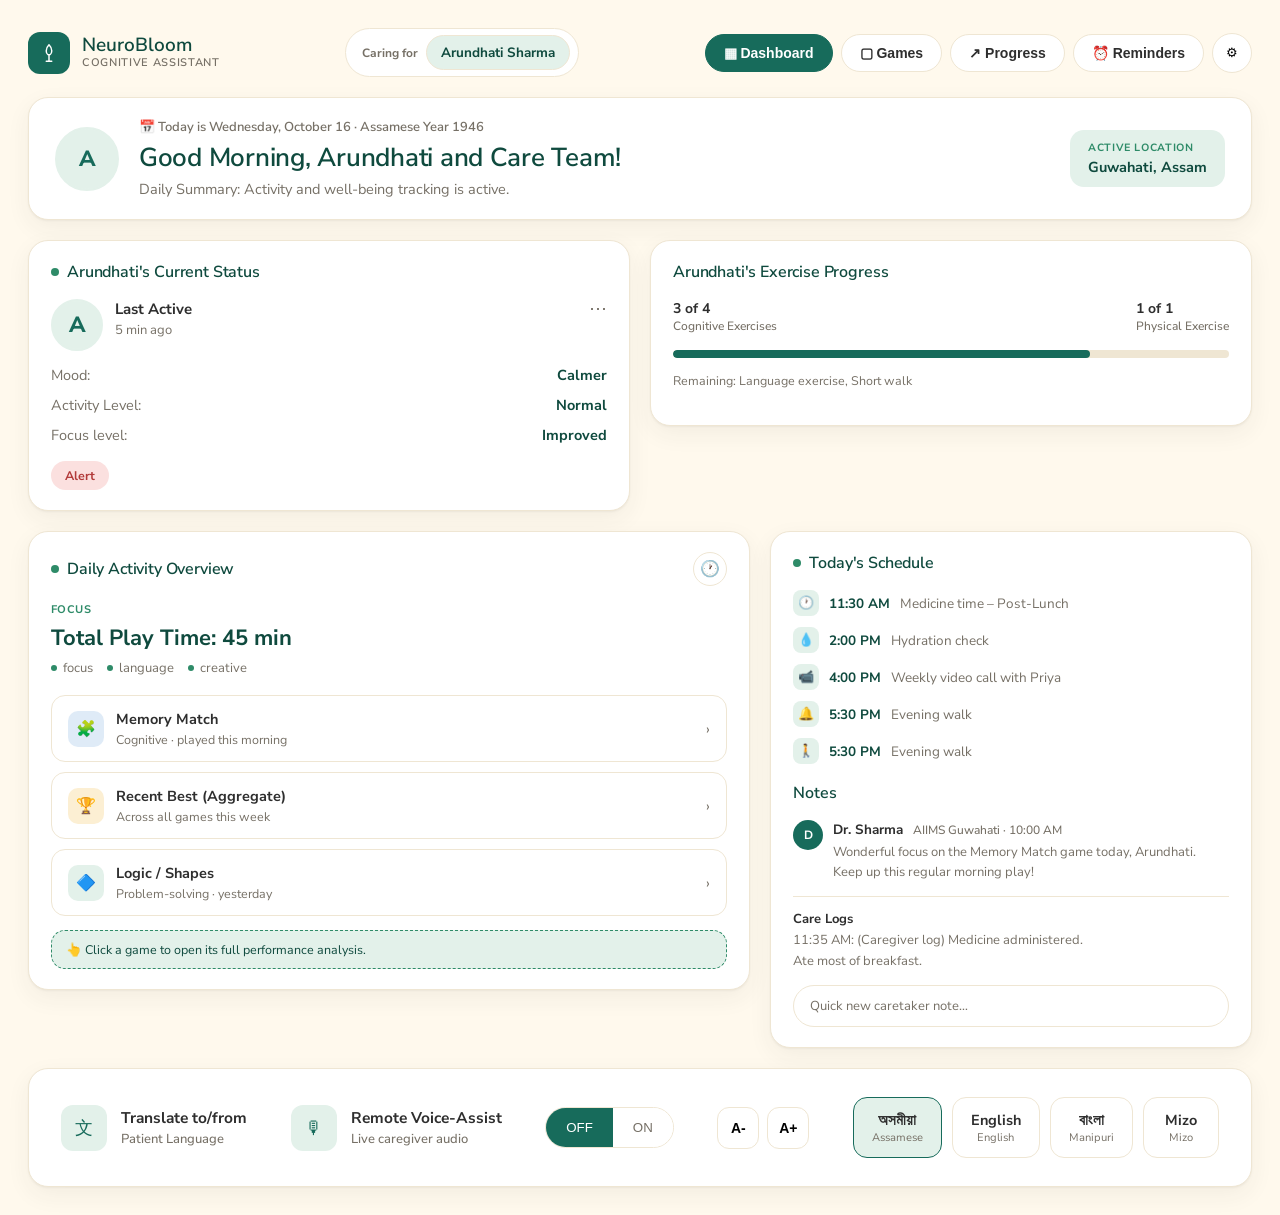
==== commit 2e0042fc: "active location and multiple patient system activated" ====
--- a/index.html
+++ b/index.html
@@ -22,19 +22,24 @@
         <div class="sub">COGNITIVE ASSISTANT</div>
       </div>
     </div>
+
+    <div class="patient-switch">
+      <span class="patient-switch-label">Caring for</span>
+      <select id="patientSelect" class="patient-select"></select>
+    </div>
     <div class="nav-links">
-      <button type="button" class="nav-pill active">▦ Dashboard</button>
-      <button type="button" class="nav-pill">▢ Games</button>
-      <button type="button" class="nav-pill">↗ Progress</button>
-      <button type="button" class="nav-pill">⏰ Reminders</button>
-            <div class="settings-wrap">
+      <button class="nav-pill active">▦ Dashboard</button>
+      <button class="nav-pill">▢ Games</button>
+      <button class="nav-pill">↗ Progress</button>
+      <button class="nav-pill">⏰ Reminders</button>
+      <div class="settings-wrap">
         <button class="icon-btn" id="settingsBtn">⚙</button>
         <div class="settings-panel" id="settingsPanel">
           <div class="settings-header">
             <h3>Settings</h3>
             <button class="close-analysis" id="closeSettings">✕</button>
           </div>
- 
+
           <div class="settings-row">
             <div class="settings-label">Notifications<span>Alerts for mood & activity changes</span></div>
             <label class="switch">
@@ -42,7 +47,7 @@
               <span class="slider"></span>
             </label>
           </div>
- 
+
           <div class="settings-row">
             <div class="settings-label">Auto-refresh<span>Keep dashboard live every 5 min</span></div>
             <label class="switch">
@@ -50,24 +55,26 @@
               <span class="slider"></span>
             </label>
           </div>
- 
+
           <div class="settings-divider"></div>
- 
+
           <div class="settings-label" style="margin-bottom:10px;">Default Text Size</div>
           <div class="settings-textsize" id="settingsTextSize">
             <button data-size="small">A</button>
             <button data-size="medium" class="active">A</button>
             <button data-size="large">A</button>
           </div>
- 
+
           <div class="settings-divider"></div>
- 
+
           <div class="settings-label" style="margin-bottom:10px;">Active Location</div>
           <select id="locationSelect" class="settings-select">
             <option>Guwahati, Assam</option>
-            <option>Imphal, Manipur</option>
+            <option>Jhansi, Uttar Pradesh</option>
             <option>Delhi NCR</option>
           </select>
+          <button type="button" id="useLiveLocationBtn" class="live-location-btn">📍 Use My Live Location</button>
+          <div class="location-status" id="locationStatus"></div>
         </div>
       </div>
     </div>
@@ -76,15 +83,16 @@
 
   <!-- Greeting banner -->
   <div class="banner">
-    <img class="banner-photo" src="senior-east-indian-woman-8226325.webp" alt="Arundhati">
+    <img class="banner-photo" id="bannerPhoto" src="" alt="">
+    <div class="banner-photo photo-placeholder" id="bannerPhotoFallback" style="display:none;"></div>
     <div class="banner-body">
       <div class="banner-date">📅 Today is Wednesday, October 16 · Assamese Year 1946</div>
-      <h1>Good Morning, Arundhati and Care Team!</h1>
+      <h1 id="greetingTitle">Good Morning!</h1>
       <p>Daily Summary: Activity and well-being tracking is active.</p>
     </div>
     <div class="location-chip">
-      <div class="label">ACTIVE LOCATION</div>
-      <div class="value">Guwahati, Assam</div>
+      <div class="label">ACTIVE LOCATION <span class="live-dot" id="liveDot" style="display:none;">● LIVE</span></div>
+      <div class="value" id="locationChipValue">—</div>
     </div>
   </div>
 
@@ -92,30 +100,32 @@
   <div class="row row-1">
 
     <div class="card">
-      <h2><span class="dot"></span>Arundhati's Current Status</h2>
+      <h2><span class="dot"></span><span id="statusHeading">Current Status</span></h2>
       <div class="status-person">
-        <img src="senior-east-indian-woman-8226325.webp" alt="">
+        <img id="statusPhoto" src="" alt="">
+        <div class="status-avatar photo-placeholder" id="statusPhotoFallback" style="display:none;"></div>
         <div>
           <div class="who">Last Active</div>
-          <div class="when">5 min ago</div>
+          <div class="when" id="statusLastActive">—</div>
         </div>
         <div class="status-more">⋯</div>
       </div>
       <div class="status-rows">
-        <div class="status-row"><span class="k">Mood:</span><span class="v">Calmer</span></div>
-        <div class="status-row"><span class="k">Activity Level:</span><span class="v">Normal</span></div>
-        <div class="status-row"><span class="k">Focus level:</span><span class="v">Improved</span></div>
-      </div>
-      <span class="alert-pill">Alert</span>
-    </div>
-
-    <div class="card">
-      <h2>Arundhati's Exercise Progress</h2>
+        <div class="status-row"><span class="k">Mood:</span><span class="v" id="statusMood">—</span></div>
+        <div class="status-row"><span class="k">Activity Level:</span><span class="v" id="statusActivity">—</span></div>
+        <div class="status-row"><span class="k">Focus level:</span><span class="v" id="statusFocus">—</span></div>
+      </div>
+      <span class="alert-pill" id="statusAlertPill">Alert</span>
+    </div>
+
+    <div class="card">
+      <h2><span id="exerciseHeading">Exercise Progress</span></h2>
       <div class="exercise-row">
-        <div class="exercise-block">3 of 4<span>Cognitive Exercises</span></div>
-      </div>
-      <div class="bar-track"><div class="bar-fill" style="width:75%"></div></div>
-      <div class="remaining">Remaining: Language exercise</div>
+        <div class="exercise-block" id="cognitiveExerciseText">3 of 4<span>Cognitive Exercises</span></div>
+        <div class="exercise-block" id="physicalExerciseText">1 of 1<span>Physical Exercise</span></div>
+      </div>
+      <div class="bar-track"><div class="bar-fill" id="exerciseBarFill" style="width:75%"></div></div>
+      <div class="remaining" id="remainingText">Remaining: —</div>
     </div>
 
   </div>
@@ -129,31 +139,31 @@
         <div class="activity-clock">🕐</div>
       </div>
       <div class="eyebrow" style="margin-top:16px;">FOCUS</div>
-      <div class="play-time">Total Play Time: 45 min</div>
-      <div class="tag-row"><span>focus</span><span>language</span><span>creative</span></div>
+      <div class="play-time" id="totalPlayTime">Total Play Time: —</div>
+      <div class="tag-row" id="tagRow"></div>
 
       <div class="game-list" id="gameList">
-        <a class="game-row" href="analysis-memory.html">
+        <a class="game-row" data-game="memory" href="analysis-memory.html">
           <div class="g-icon memory">🧩</div>
           <div class="g-info">
             <div class="g-name">Memory Match</div>
-            <div class="g-meta">Cognitive · played this morning</div>
+            <div class="g-meta" id="memoryMeta">—</div>
           </div>
           <div class="g-arrow">›</div>
         </a>
-        <a class="game-row" href="analysis-best.html">
+        <a class="game-row" data-game="best" href="analysis-best.html">
           <div class="g-icon best">🏆</div>
           <div class="g-info">
             <div class="g-name">Recent Best (Aggregate)</div>
-            <div class="g-meta">Across all games this week</div>
+            <div class="g-meta" id="bestMeta">—</div>
           </div>
           <div class="g-arrow">›</div>
         </a>
-        <a class="game-row" href="analysis-logic.html">
+        <a class="game-row" data-game="logic" href="analysis-logic.html">
           <div class="g-icon logic">🔷</div>
           <div class="g-info">
             <div class="g-name">Logic / Shapes</div>
-            <div class="g-meta">Problem-solving · yesterday</div>
+            <div class="g-meta" id="logicMeta">—</div>
           </div>
           <div class="g-arrow">›</div>
         </a>
@@ -163,23 +173,30 @@
     </div>
 
     <div class="card">
-      <h2> <span class="dot"></span> <strong> 📅 Today's Schedule</strong></h2>
-      <div class="schedule">
-        <div class="schedule-item"><div class="s-icon">🕐</div><span class="s-time">11:30 AM</span><span class="s-desc">Medicine time – Post-Lunch</span></div>
-        <div class="schedule-item"><div class="s-icon">💧</div><span class="s-time">2:00 PM</span><span class="s-desc">Hydration check</span></div>
-        <div class="schedule-item"><div class="s-icon">📹</div><span class="s-time">4:00 PM</span><span class="s-desc">Weekly doctor appointment</span></div>
-        <div class="schedule-item"><div class="s-icon">🔔</div><span class="s-time">5:30 PM</span><span class="s-desc">Evening walk</span></div>
-        <div class="schedule-item"><div class="s-icon">🚶</div><span class="s-time">5:30 PM</span><span class="s-desc">Evening walk</span></div>
+      <h2><span class="dot"></span>Today's Schedule</h2>
+      <div class="schedule" id="scheduleList"></div>
+
+      <h2 style="margin-top:6px;">Notes</h2>
+      <div class="note-item">
+        <div class="note-avatar" id="noteAvatarInitial">D</div>
+        <div class="note-body">
+          <div class="who" id="noteWho">— <span>— · —</span></div>
+          <p id="noteText">—</p>
+        </div>
       </div>
 
       <div class="care-log" id="careLog">
-  <b>Care Logs</b><br>
-  <div id="careLogEntries">
-    11:35 AM: (Caregiver log) Medicine administered.<br>
-    Ate most of breakfast.
-  </div>
-</div>
-<input type="text" id="quickNoteInput" class="quick-note" placeholder="Quick new caretaker note…" autocomplete="off">
+        <b>Care Logs</b><br>
+        <div id="careLogEntries"></div>
+      </div>
+      <input
+        type="text"
+        id="quickNoteInput"
+        class="quick-note"
+        placeholder="Quick new caretaker note…"
+        autocomplete="off"
+      >
+    </div>
 
   </div>
 
@@ -194,12 +211,12 @@
       <div class="control-label">Remote Voice-Assist<span>Live caregiver audio</span></div>
     </div>
     <div class="toggle">
-      <button type="button" id="toggleOff" class="on" onclick="setToggle(false)">OFF</button>
-      <button type="button" id="toggleOn" onclick="setToggle(true)">ON</button>
+      <button id="toggleOff" class="on" onclick="setToggle(false)">OFF</button>
+      <button id="toggleOn" onclick="setToggle(true)">ON</button>
     </div>
     <div class="text-size-btns">
-      <button type="button" onclick="resizeText(-1)">A-</button>
-      <button type="button" onclick="resizeText(1)">A+</button>
+      <button onclick="resizeText(-1)">A-</button>
+      <button onclick="resizeText(1)">A+</button>
     </div>
     <div class="lang-btns">
       <div class="lang-btn active"><div class="top">অসমীয়া</div><div class="bottom">Assamese</div></div>
@@ -211,6 +228,7 @@
 
 </div>
 
+<script src="patients.js"></script>
 <script src="script.js"></script>
 </body>
 </html>
--- a/style.css
+++ b/style.css
@@ -80,6 +80,36 @@
     color:var(--ink-soft);
     font-weight:600;
   }
+  .patient-switch{
+    display:flex;
+    align-items:center;
+    gap:8px;
+    border:1px solid var(--line);
+    background:#fff;
+    border-radius:999px;
+    padding:6px 8px 6px 16px;
+  }
+  .patient-switch-label{
+    font-size:12px;
+    font-weight:700;
+    color:var(--ink-soft);
+    white-space:nowrap;
+  }
+  .patient-select{
+    border:1px solid var(--line);
+    border-radius:999px;
+    background:var(--sage-light);
+    color:var(--forest-dark);
+    font-family:'Nunito Sans',serif;
+    font-weight:700;
+    font-size:13.5px;
+    padding:7px 14px;
+    outline:none;
+    cursor:pointer;
+    -webkit-appearance:none;
+    appearance:none;
+  }
+  .patient-select:focus{ border-color:var(--sage); }
   .nav-links{
     display:flex;
     align-items:center;
@@ -221,6 +251,41 @@
   }
   .settings-select:focus{ border-color:var(--sage); }
 
+  .live-location-btn{
+    width:100%;
+    margin-top:10px;
+    border:1px solid var(--forest);
+    background:var(--sage-light);
+    color:var(--forest-dark);
+    border-radius:10px;
+    padding:10px 12px;
+    font-size:13px;
+    font-weight:700;
+    font-family:'Nunito Sans',serif;
+    cursor:pointer;
+    transition:background .15s ease;
+  }
+  .live-location-btn:hover{ background:#D9EDE2; }
+  .live-location-btn:disabled{ opacity:0.6; cursor:default; }
+  .location-status{
+    margin-top:8px;
+    font-size:12px;
+    color:var(--ink-soft);
+    min-height:14px;
+  }
+  .location-status.error{ color:#B23A3A; }
+
+  .live-dot{
+    display:inline-flex;
+    align-items:center;
+    gap:3px;
+    color:var(--sage);
+    font-size:9.5px;
+    font-weight:800;
+    margin-left:6px;
+    letter-spacing:0.02em;
+  }
+
   /* ---------- Greeting banner ---------- */
   .banner{
     background:var(--card);
@@ -238,6 +303,20 @@
     border-radius:50%;
     object-fit:cover;
     flex-shrink:0;
+    border:2px solid var(--sage-light);
+  }
+  .status-avatar{
+    width:52px;height:52px;border-radius:50%;object-fit:cover;
+  }
+  .photo-placeholder{
+    display:flex;
+    align-items:center;
+    justify-content:center;
+    background:var(--sage-light);
+    color:var(--forest);
+    font-weight:800;
+    font-family:'Nunito Sans',serif;
+    font-size:22px;
     border:2px solid var(--sage-light);
   }
   .banner-body{ flex:1; min-width:240px; }
@@ -633,6 +712,8 @@
   /* ---------- Small phones (e.g. 325px wide) ---------- */
   @media (max-width: 480px){
     .settings-panel{ width:min(84vw, 280px); right:-10px; }
+    .patient-switch{ width:100%; justify-content:space-between; padding:6px 6px 6px 12px; }
+    .patient-select{ font-size:12.5px; padding:6px 10px; }
     body{ padding:12px; overflow-x:hidden; }
     .wrap{ gap:14px; }
 
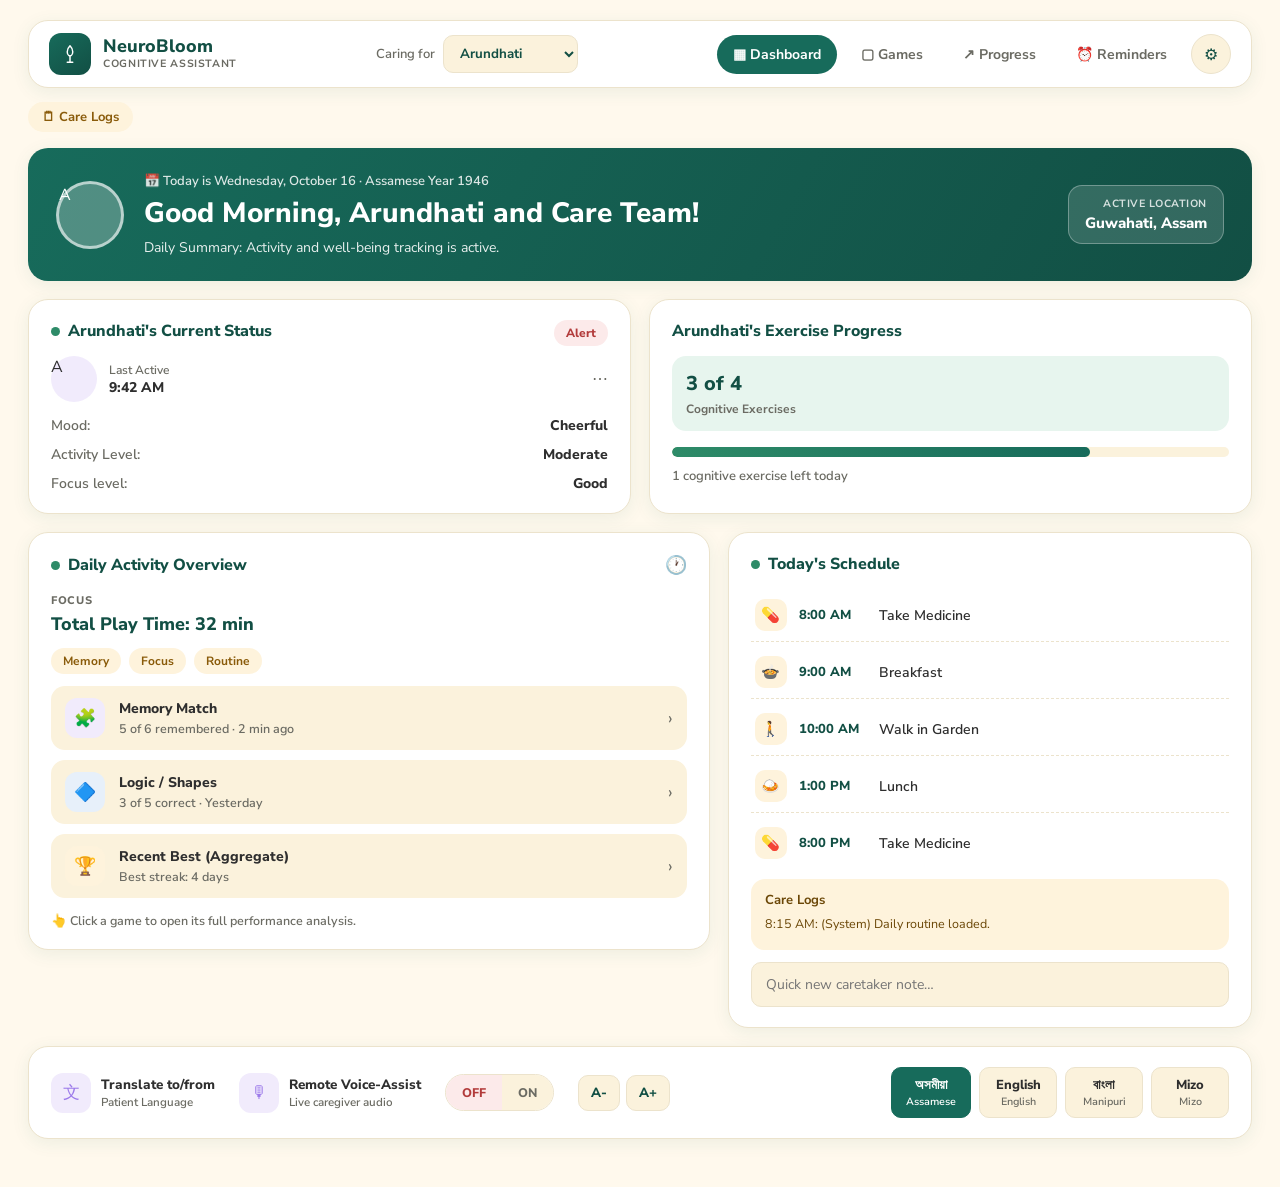
==== commit 4ff6953a: "Translate feature done" ====
--- a/index.html
+++ b/index.html
@@ -10,224 +10,196 @@
 </head>
 <body>
 <div class="wrap">
-
-  <!-- Top nav -->
-  <div class="topnav">
-    <div class="brand">
-      <div class="brand-mark">
-        <svg viewBox="0 0 24 24" fill="none"><path d="M12 3c-2 2-3 4-3 6.5S10.5 14 12 14s3-2 3-4.5S14 5 12 3Z" stroke="currentColor" stroke-width="1.6" stroke-linejoin="round"/><path d="M12 14v7M9 21h6" stroke="currentColor" stroke-width="1.6" stroke-linecap="round"/></svg>
-      </div>
-      <div class="brand-text">
-        <div class="name">NeuroBloom</div>
-        <div class="sub">COGNITIVE ASSISTANT</div>
-      </div>
-    </div>
-
-    <div class="patient-switch">
-      <span class="patient-switch-label">Caring for</span>
-      <select id="patientSelect" class="patient-select"></select>
-    </div>
-    <div class="nav-links">
-      <button class="nav-pill active">▦ Dashboard</button>
-      <button class="nav-pill">▢ Games</button>
-      <button class="nav-pill">↗ Progress</button>
-      <button class="nav-pill">⏰ Reminders</button>
-      <div class="settings-wrap">
-        <button class="icon-btn" id="settingsBtn">⚙</button>
-        <div class="settings-panel" id="settingsPanel">
-          <div class="settings-header">
-            <h3>Settings</h3>
-            <button class="close-analysis" id="closeSettings">✕</button>
-          </div>
-
-          <div class="settings-row">
-            <div class="settings-label">Notifications<span>Alerts for mood & activity changes</span></div>
-            <label class="switch">
-              <input type="checkbox" id="notifToggle" checked>
-              <span class="slider"></span>
-            </label>
-          </div>
-
-          <div class="settings-row">
-            <div class="settings-label">Auto-refresh<span>Keep dashboard live every 5 min</span></div>
-            <label class="switch">
-              <input type="checkbox" id="autoRefreshToggle" checked>
-              <span class="slider"></span>
-            </label>
-          </div>
-
-          <div class="settings-divider"></div>
-
-          <div class="settings-label" style="margin-bottom:10px;">Default Text Size</div>
-          <div class="settings-textsize" id="settingsTextSize">
-            <button data-size="small">A</button>
-            <button data-size="medium" class="active">A</button>
-            <button data-size="large">A</button>
-          </div>
-
-          <div class="settings-divider"></div>
-
-          <div class="settings-label" style="margin-bottom:10px;">Active Location</div>
-          <select id="locationSelect" class="settings-select">
-            <option>Guwahati, Assam</option>
-            <option>Jhansi, Uttar Pradesh</option>
-            <option>Delhi NCR</option>
-          </select>
-          <button type="button" id="useLiveLocationBtn" class="live-location-btn">📍 Use My Live Location</button>
-          <div class="location-status" id="locationStatus"></div>
-        </div>
-      </div>
-    </div>
-  </div>
-  <div class="care-logs-tip">🗒 Care Logs</div>
-
-  <!-- Greeting banner -->
-  <div class="banner">
-    <img class="banner-photo" id="bannerPhoto" src="" alt="">
-    <div class="banner-photo photo-placeholder" id="bannerPhotoFallback" style="display:none;"></div>
-    <div class="banner-body">
-      <div class="banner-date">📅 Today is Wednesday, October 16 · Assamese Year 1946</div>
-      <h1 id="greetingTitle">Good Morning!</h1>
-      <p>Daily Summary: Activity and well-being tracking is active.</p>
-    </div>
-    <div class="location-chip">
-      <div class="label">ACTIVE LOCATION <span class="live-dot" id="liveDot" style="display:none;">● LIVE</span></div>
-      <div class="value" id="locationChipValue">—</div>
-    </div>
-  </div>
-
-  <!-- Row 1: quick-glance cards -->
-  <div class="row row-1">
-
-    <div class="card">
-      <h2><span class="dot"></span><span id="statusHeading">Current Status</span></h2>
-      <div class="status-person">
-        <img id="statusPhoto" src="" alt="">
-        <div class="status-avatar photo-placeholder" id="statusPhotoFallback" style="display:none;"></div>
-        <div>
-          <div class="who">Last Active</div>
-          <div class="when" id="statusLastActive">—</div>
-        </div>
-        <div class="status-more">⋯</div>
-      </div>
-      <div class="status-rows">
-        <div class="status-row"><span class="k">Mood:</span><span class="v" id="statusMood">—</span></div>
-        <div class="status-row"><span class="k">Activity Level:</span><span class="v" id="statusActivity">—</span></div>
-        <div class="status-row"><span class="k">Focus level:</span><span class="v" id="statusFocus">—</span></div>
-      </div>
-      <span class="alert-pill" id="statusAlertPill">Alert</span>
-    </div>
-
-    <div class="card">
-      <h2><span id="exerciseHeading">Exercise Progress</span></h2>
-      <div class="exercise-row">
-        <div class="exercise-block" id="cognitiveExerciseText">3 of 4<span>Cognitive Exercises</span></div>
-        <div class="exercise-block" id="physicalExerciseText">1 of 1<span>Physical Exercise</span></div>
-      </div>
-      <div class="bar-track"><div class="bar-fill" id="exerciseBarFill" style="width:75%"></div></div>
-      <div class="remaining" id="remainingText">Remaining: —</div>
-    </div>
-
-  </div>
-
-  <!-- Row 2: Daily Activity Overview + Notes/Care -->
-  <div class="row row-2">
-
-    <div class="card">
-      <div class="activity-head">
-        <h2 style="margin-bottom:0;"><span class="dot"></span>Daily Activity Overview</h2>
-        <div class="activity-clock">🕐</div>
-      </div>
-      <div class="eyebrow" style="margin-top:16px;">FOCUS</div>
-      <div class="play-time" id="totalPlayTime">Total Play Time: —</div>
-      <div class="tag-row" id="tagRow"></div>
-
-      <div class="game-list" id="gameList">
-        <a class="game-row" data-game="memory" href="analysis-memory.html">
-          <div class="g-icon memory">🧩</div>
-          <div class="g-info">
-            <div class="g-name">Memory Match</div>
-            <div class="g-meta" id="memoryMeta">—</div>
-          </div>
-          <div class="g-arrow">›</div>
-        </a>
-        <a class="game-row" data-game="best" href="analysis-best.html">
-          <div class="g-icon best">🏆</div>
-          <div class="g-info">
-            <div class="g-name">Recent Best (Aggregate)</div>
-            <div class="g-meta" id="bestMeta">—</div>
-          </div>
-          <div class="g-arrow">›</div>
-        </a>
-        <a class="game-row" data-game="logic" href="analysis-logic.html">
-          <div class="g-icon logic">🔷</div>
-          <div class="g-info">
-            <div class="g-name">Logic / Shapes</div>
-            <div class="g-meta" id="logicMeta">—</div>
-          </div>
-          <div class="g-arrow">›</div>
-        </a>
-      </div>
-
-      <div class="hint-note">👆 Click a game to open its full performance analysis.</div>
-    </div>
-
-    <div class="card">
-      <h2><span class="dot"></span>Today's Schedule</h2>
-      <div class="schedule" id="scheduleList"></div>
-
-      <h2 style="margin-top:6px;">Notes</h2>
-      <div class="note-item">
-        <div class="note-avatar" id="noteAvatarInitial">D</div>
-        <div class="note-body">
-          <div class="who" id="noteWho">— <span>— · —</span></div>
-          <p id="noteText">—</p>
-        </div>
-      </div>
-
-      <div class="care-log" id="careLog">
-        <b>Care Logs</b><br>
-        <div id="careLogEntries"></div>
-      </div>
-      <input
-        type="text"
-        id="quickNoteInput"
-        class="quick-note"
-        placeholder="Quick new caretaker note…"
-        autocomplete="off"
-      >
-    </div>
-
-  </div>
-
-  <!-- Full-width controls footer -->
-  <div class="card controls-card">
-    <div class="control-group">
-      <div class="control-icon">文</div>
-      <div class="control-label">Translate to/from<span>Patient Language</span></div>
-    </div>
-    <div class="control-group">
-      <div class="control-icon">🎙</div>
-      <div class="control-label">Remote Voice-Assist<span>Live caregiver audio</span></div>
-    </div>
-    <div class="toggle">
-      <button id="toggleOff" class="on" onclick="setToggle(false)">OFF</button>
-      <button id="toggleOn" onclick="setToggle(true)">ON</button>
-    </div>
-    <div class="text-size-btns">
-      <button onclick="resizeText(-1)">A-</button>
-      <button onclick="resizeText(1)">A+</button>
-    </div>
-    <div class="lang-btns">
-      <div class="lang-btn active"><div class="top">অসমীয়া</div><div class="bottom">Assamese</div></div>
-      <div class="lang-btn"><div class="top">English</div><div class="bottom">English</div></div>
-      <div class="lang-btn"><div class="top">বাংলা</div><div class="bottom">Manipuri</div></div>
-      <div class="lang-btn"><div class="top">Mizo</div><div class="bottom">Mizo</div></div>
-    </div>
-  </div>
-
-</div>
-
+<!-- Top nav -->
+<div class="topnav">
+<div class="brand">
+<div class="brand-mark">
+<svg viewBox="0 0 24 24" fill="none"><path d="M12 3c-2 2-3 4-3 6.5S10.5 14 12 14s3-2 3-4.5S14 5 12 3Z" stroke="currentColor" stroke-width="1.6" stroke-linejoin="round"/><path d="M12 14v7M9 21h6" stroke="currentColor" stroke-width="1.6" stroke-linecap="round"/></svg>
+</div>
+<div class="brand-text">
+<div class="name">NeuroBloom</div>
+<div class="sub">COGNITIVE ASSISTANT</div>
+</div>
+</div>
+<div class="patient-switch">
+<span class="patient-switch-label">Caring for</span>
+<select id="patientSelect" class="patient-select"></select>
+</div>
+<div class="nav-links">
+<button class="nav-pill active">▦ Dashboard</button>
+<button class="nav-pill">▢ Games</button>
+<button class="nav-pill">↗ Progress</button>
+<button class="nav-pill">⏰ Reminders</button>
+<div class="settings-wrap">
+<button class="icon-btn" id="settingsBtn">⚙</button>
+<div class="settings-panel" id="settingsPanel">
+<div class="settings-header">
+<h3>Settings</h3>
+<button class="close-analysis" id="closeSettings">✕</button>
+</div>
+<div class="settings-row">
+<div class="settings-label">Notifications<span>Alerts for mood & activity changes</span></div>
+<label class="switch">
+<input type="checkbox" id="notifToggle" checked>
+<span class="slider"></span>
+</label>
+</div>
+<div class="settings-row">
+<div class="settings-label">Auto-refresh<span>Keep dashboard live every 5 min</span></div>
+<label class="switch">
+<input type="checkbox" id="autoRefreshToggle" checked>
+<span class="slider"></span>
+</label>
+</div>
+<div class="settings-divider"></div>
+<div class="settings-label" style="margin-bottom:10px;">Default Text Size</div>
+<div class="settings-textsize" id="settingsTextSize">
+<button data-size="small">A</button>
+<button data-size="medium" class="active">A</button>
+<button data-size="large">A</button>
+</div>
+<div class="settings-divider"></div>
+<div class="settings-label" style="margin-bottom:10px;">Active Location</div>
+<select id="locationSelect" class="settings-select">
+<option>Guwahati, Assam</option>
+<option>Jhansi, Uttar Pradesh</option>
+<option>Delhi NCR</option>
+</select>
+<button type="button" id="useLiveLocationBtn" class="live-location-btn">📍 Use My Live Location</button>
+<div class="location-status" id="locationStatus"></div>
+</div>
+</div>
+</div>
+</div>
+
+<div class="care-logs-tip">🗒 Care Logs</div>
+
+<!-- Greeting banner -->
+<div class="banner">
+<img class="banner-photo" id="bannerPhoto" src="" alt="">
+<div class="banner-photo photo-placeholder" id="bannerPhotoFallback" style="display:none;"></div>
+<div class="banner-body">
+<div class="banner-date">📅 Today is Wednesday, October 16 · Assamese Year 1946</div>
+<h1 id="greetingTitle">Good Morning!</h1>
+<p>Daily Summary: Activity and well-being tracking is active.</p>
+</div>
+<div class="location-chip">
+<div class="label">ACTIVE LOCATION <span class="live-dot" id="liveDot" style="display:none;">● LIVE</span></div>
+<div class="value" id="locationChipValue">—</div>
+</div>
+</div>
+
+<!-- Row 1: quick-glance cards -->
+<div class="row row-1">
+<div class="card">
+<h2><span class="dot"></span><span id="statusHeading">Current Status</span></h2>
+<div class="status-person">
+<img id="statusPhoto" src="" alt="">
+<div class="status-avatar photo-placeholder" id="statusPhotoFallback" style="display:none;"></div>
+<div>
+<div class="who">Last Active</div>
+<div class="when" id="statusLastActive">—</div>
+</div>
+<div class="status-more">⋯</div>
+</div>
+<div class="status-rows">
+<div class="status-row"><span class="k">Mood:</span><span class="v" id="statusMood">—</span></div>
+<div class="status-row"><span class="k">Activity Level:</span><span class="v" id="statusActivity">—</span></div>
+<div class="status-row"><span class="k">Focus level:</span><span class="v" id="statusFocus">—</span></div>
+</div>
+<span class="alert-pill" id="statusAlertPill">Alert</span>
+</div>
+<div class="card">
+<h2><span id="exerciseHeading">Exercise Progress</span></h2>
+<div class="exercise-row">
+<div class="exercise-block" id="cognitiveExerciseText">3 of 4<span>Cognitive Exercises</span></div>
+</div>
+<div class="bar-track"><div class="bar-fill" id="exerciseBarFill" style="width:75%"></div></div>
+<div class="remaining" id="remainingText">Remaining: —</div>
+</div>
+</div>
+
+<!-- Row 2: Daily Activity Overview + Notes/Care -->
+<div class="row row-2">
+<div class="card">
+<div class="activity-head">
+<h2 style="margin-bottom:0;"><span class="dot"></span>Daily Activity Overview</h2>
+<div class="activity-clock">🕐</div>
+</div>
+<div class="eyebrow" style="margin-top:16px;">FOCUS</div>
+<div class="play-time" id="totalPlayTime">Total Play Time: —</div>
+<div class="tag-row" id="tagRow"></div>
+<div class="game-list" id="gameList">
+<a class="game-row" data-game="memory" href="analysis-memory.html">
+<div class="g-icon memory">🧩</div>
+<div class="g-info">
+<div class="g-name">Memory Match</div>
+<div class="g-meta" id="memoryMeta">—</div>
+</div>
+<div class="g-arrow">›</div>
+</a>
+<a class="game-row" data-game="logic" href="analysis-logic.html">
+<div class="g-icon logic">🔷</div>
+<div class="g-info">
+<div class="g-name">Logic / Shapes</div>
+<div class="g-meta" id="logicMeta">—</div>
+</div>
+<div class="g-arrow">›</div>
+</a>
+<a class="game-row" data-game="best" href="analysis-best.html">
+<div class="g-icon best">🏆</div>
+<div class="g-info">
+<div class="g-name">Recent Best (Aggregate)</div>
+<div class="g-meta" id="bestMeta">—</div>
+</div>
+<div class="g-arrow">›</div>
+</a>
+</div>
+<div class="hint-note">👆 Click a game to open its full performance analysis.</div>
+</div>
+<div class="card">
+<h2><span class="dot"></span>Today's Schedule</h2>
+<div class="schedule" id="scheduleList"></div>
+<div class="care-log" id="careLog">
+<b>Care Logs</b><br>
+<div id="careLogEntries"></div>
+</div>
+<input
+type="text"
+id="quickNoteInput"
+class="quick-note"
+placeholder="Quick new caretaker note…"
+autocomplete="off"
+>
+</div>
+</div>
+
+<!-- Full-width controls footer -->
+<div class="card controls-card">
+<div class="control-group">
+<div class="control-icon">文</div>
+<div class="control-label">Translate to/from<span>Patient Language</span></div>
+</div>
+<div class="control-group">
+<div class="control-icon">🎙</div>
+<div class="control-label">Remote Voice-Assist<span>Live caregiver audio</span></div>
+</div>
+<div class="toggle">
+<button id="toggleOff" class="on" onclick="setToggle(false)">OFF</button>
+<button id="toggleOn" onclick="setToggle(true)">ON</button>
+</div>
+<div class="text-size-btns">
+<button onclick="resizeText(-1)">A-</button>
+<button onclick="resizeText(1)">A+</button>
+</div>
+<div class="lang-btns">
+<div class="lang-btn active"><div class="top">অসমীয়া</div><div class="bottom">Assamese</div></div>
+<div class="lang-btn"><div class="top">English</div><div class="bottom">English</div></div>
+<div class="lang-btn"><div class="top">বাংলা</div><div class="bottom">Manipuri</div></div>
+<div class="lang-btn"><div class="top">Mizo</div><div class="bottom">Mizo</div></div>
+</div>
+</div>
+</div>
 <script src="patients.js"></script>
 <script src="script.js"></script>
 </body>
--- a/style.css
+++ b/style.css
@@ -1,764 +1,521 @@
-:root{
-    --forest:#176B5B;
-    --forest-dark:#0F4A3E;
-    --sage:#2E8B68;
-    --sage-light:#E3F1EA;
-    --cream:#FFF9ED;
-    --card:#FFFFFF;
-    --line:#EFE6D3;
-    --ink:#2E2E2E;
-    --ink-soft:#767066;
-    --blue:#3D82C4;
-    --blue-bg:#DFEBF7;
-    --gold:#F4B942;
-    --gold-bg:#FCEFD3;
-    --gold-ink:#8A5A00;
-    --apricot:#E57373;
-    --apricot-bg:#FBE0DF;
-    --lilac:#9C7AEA;
-    --lilac-bg:#EDE5FB;
-    --lilac-ink:#6B4FC7;
-    --radius-lg:20px;
-    --radius-md:14px;
-    --radius-sm:10px;
-    --shadow: 0 1px 2px rgba(46,46,46,0.05), 0 8px 24px rgba(46,46,46,0.06);
-  }
-  *{box-sizing:border-box;}
-  html,body{margin:0;padding:0;}
-  body{
-    background:var(--cream);
-    color:var(--ink);
-    font-family:'Nunito Sans',serif;
-    -webkit-font-smoothing:antialiased;
-    padding:28px;
-    min-height:100vh;
-  }
-  h1,h2,h3,.font-display{
-    font-family:'Nunito Sans',serif;
-    letter-spacing:-0.01em;
-  }
-  .wrap{
-    max-width:100%;
-    margin:0 auto;
-    display:flex;
-    flex-direction:column;
-    gap:20px;
-  }
-
-  /* ---------- Top nav ---------- */
-  .topnav{
-    display:flex;
-    align-items:center;
-    justify-content:space-between;
-    gap:16px;
-    flex-wrap:wrap;
-  }
-  .brand{
-    display:flex;
-    align-items:center;
-    gap:12px;
-  }
-  .brand-mark{
-    width:42px;height:42px;
-    border-radius:12px;
-    background:var(--forest);
-    display:flex;align-items:center;justify-content:center;
-    color:#fff;
-    flex-shrink:0;
-  }
-  .brand-mark svg{width:22px;height:22px;}
-  .brand-text .name{
-    font-family:'Nunito Sans',serif;
-    font-weight:600;
-    font-size:19px;
-    line-height:1.1;
-    color:var(--forest-dark);
-  }
-  .brand-text .sub{
-    font-size:11px;
-    letter-spacing:0.06em;
-    color:var(--ink-soft);
-    font-weight:600;
-  }
-  .patient-switch{
-    display:flex;
-    align-items:center;
-    gap:8px;
-    border:1px solid var(--line);
-    background:#fff;
-    border-radius:999px;
-    padding:6px 8px 6px 16px;
-  }
-  .patient-switch-label{
-    font-size:12px;
-    font-weight:700;
-    color:var(--ink-soft);
-    white-space:nowrap;
-  }
-  .patient-select{
-    border:1px solid var(--line);
-    border-radius:999px;
-    background:var(--sage-light);
-    color:var(--forest-dark);
-    font-family:'Nunito Sans',serif;
-    font-weight:700;
-    font-size:13.5px;
-    padding:7px 14px;
-    outline:none;
-    cursor:pointer;
-    -webkit-appearance:none;
-    appearance:none;
-  }
-  .patient-select:focus{ border-color:var(--sage); }
-  .nav-links{
-    display:flex;
-    align-items:center;
-    gap:8px;
-    flex-wrap:wrap;
-  }
-  .nav-pill{
-    display:flex;align-items:center;gap:7px;
-    padding:10px 18px;
-    border-radius:999px;
-    border:1px solid var(--line);
-    background:#fff;
-    font-size:14px;
-    font-weight:600;
-    color:var(--ink);
-    cursor:pointer;
-    transition:background .15s ease, transform .15s ease;
-    white-space:nowrap;
-  }
-  .nav-pill:hover{ transform:translateY(-1px); }
-  .nav-pill.active{
-    background:var(--forest);
-    color:#fff;
-    border-color:var(--forest);
-  }
-  .icon-btn{
-    width:40px;height:40px;
-    border-radius:999px;
-    border:1px solid var(--line);
-    background:#fff;
-    display:flex;align-items:center;justify-content:center;
-    cursor:pointer;
-    position:relative;
-    flex-shrink:0;
-  }
-  .avatar-btn{
-    background:var(--sage-light);
-    border-color:var(--sage-light);
-    color:var(--forest);
-  }
-
-  .care-logs-tip{
-    position:absolute;
-    top:56px; right:28px;
-    background:var(--forest-dark);
-    color:#fff;
-    font-size:12.5px;
-    font-weight:600;
-    padding:8px 14px;
-    border-radius:10px;
-    display:flex;align-items:center;gap:6px;
-    box-shadow:var(--shadow);
-    opacity:0;
-    pointer-events:none;
-    transform:translateY(-4px);
-    transition:opacity .15s ease, transform .15s ease;
-    z-index:20;
-  }
-  .icon-btn:hover + .care-logs-tip,
-  .care-logs-tip:hover{
-    opacity:1;
-    transform:translateY(0);
-    pointer-events:auto;
-  }
-
-  /* ---------- Settings panel ---------- */
-  .settings-wrap{ position:relative; }
-  .settings-panel{
-    position:absolute;
-    top:50px; right:0;
-    width:280px;
-    background:var(--card);
-    border:1px solid var(--line);
-    border-radius:var(--radius-md);
-    box-shadow:var(--shadow);
-    padding:18px;
-    display:none;
-    z-index:30;
-  }
-  .settings-panel.open{ display:block; animation:reveal .18s ease; }
-  .settings-header{
-    display:flex; justify-content:space-between; align-items:center;
-    margin-bottom:14px;
-  }
-  .settings-header h3{
-    margin:0; font-size:15px; font-weight:700; color:var(--forest-dark);
-  }
-  .settings-row{
-    display:flex; align-items:center; justify-content:space-between;
-    gap:12px; margin-bottom:14px;
-  }
-  .settings-label{ font-size:13.5px; font-weight:700; color:var(--ink); }
-  .settings-label span{
-    display:block; font-size:11.5px; font-weight:500; color:var(--ink-soft); margin-top:2px;
-  }
-  .settings-divider{
-    height:1px; background:var(--line); margin:14px 0;
-  }
-  .switch{
-    position:relative; display:inline-block;
-    width:40px; height:22px; flex-shrink:0;
-  }
-  .switch input{ opacity:0; width:0; height:0; }
-  .switch .slider{
-    position:absolute; inset:0; cursor:pointer;
-    background:var(--line); border-radius:999px;
-    transition:background .15s ease;
-  }
-  .switch .slider::before{
-    content:''; position:absolute;
-    width:16px; height:16px; left:3px; top:3px;
-    background:#fff; border-radius:50%;
-    transition:transform .15s ease;
-  }
-  .switch input:checked + .slider{ background:var(--sage); }
-  .switch input:checked + .slider::before{ transform:translateX(18px); }
-
-  .settings-textsize{ display:flex; gap:8px; margin-bottom:2px; }
-  .settings-textsize button{
-    flex:1; border:1px solid var(--line); background:#fff;
-    border-radius:10px; padding:8px 0; cursor:pointer;
-    font-weight:700; color:var(--ink-soft);
-  }
-  .settings-textsize button.active{
-    border-color:var(--forest); background:var(--sage-light); color:var(--forest);
-  }
-  .settings-textsize button[data-size="small"]{ font-size:12px; }
-  .settings-textsize button[data-size="medium"]{ font-size:15px; }
-  .settings-textsize button[data-size="large"]{ font-size:18px; }
-
-  .settings-select{
-    width:100%;
-    border:1px solid var(--line); border-radius:10px;
-    padding:10px 12px; font-size:13.5px; color:var(--ink);
-    font-family:'Nunito Sans',serif;
-    background:#fff;
-    -webkit-appearance:none; appearance:none;
-    outline:none;
-  }
-  .settings-select:focus{ border-color:var(--sage); }
-
-  .live-location-btn{
-    width:100%;
-    margin-top:10px;
-    border:1px solid var(--forest);
-    background:var(--sage-light);
-    color:var(--forest-dark);
-    border-radius:10px;
-    padding:10px 12px;
-    font-size:13px;
-    font-weight:700;
-    font-family:'Nunito Sans',serif;
-    cursor:pointer;
-    transition:background .15s ease;
-  }
-  .live-location-btn:hover{ background:#D9EDE2; }
-  .live-location-btn:disabled{ opacity:0.6; cursor:default; }
-  .location-status{
-    margin-top:8px;
-    font-size:12px;
-    color:var(--ink-soft);
-    min-height:14px;
-  }
-  .location-status.error{ color:#B23A3A; }
-
-  .live-dot{
-    display:inline-flex;
-    align-items:center;
-    gap:3px;
-    color:var(--sage);
-    font-size:9.5px;
-    font-weight:800;
-    margin-left:6px;
-    letter-spacing:0.02em;
-  }
-
-  /* ---------- Greeting banner ---------- */
-  .banner{
-    background:var(--card);
-    border:1px solid var(--line);
-    border-radius:var(--radius-lg);
-    padding:20px 26px;
-    display:flex;
-    align-items:center;
-    gap:20px;
-    box-shadow:var(--shadow);
-    flex-wrap:wrap;
-  }
-  .banner-photo{
-    width:64px;height:64px;
-    border-radius:50%;
-    object-fit:cover;
-    flex-shrink:0;
-    border:2px solid var(--sage-light);
-  }
-  .status-avatar{
-    width:52px;height:52px;border-radius:50%;object-fit:cover;
-  }
-  .photo-placeholder{
-    display:flex;
-    align-items:center;
-    justify-content:center;
-    background:var(--sage-light);
-    color:var(--forest);
-    font-weight:800;
-    font-family:'Nunito Sans',serif;
-    font-size:22px;
-    border:2px solid var(--sage-light);
-  }
-  .banner-body{ flex:1; min-width:240px; }
-  .banner-date{
-    display:flex;align-items:center;gap:6px;
-    font-size:13px;
-    color:var(--ink-soft);
-    font-weight:600;
-    margin-bottom:4px;
-  }
-  .banner-body h1{
-    font-size:26px;
-    font-weight:600;
-    margin:0 0 4px 0;
-    color:var(--forest-dark);
-  }
-  .banner-body p{
-    margin:0;
-    font-size:14.5px;
-    color:var(--ink-soft);
-  }
-  .location-chip{
-    background:var(--sage-light);
-    border-radius:var(--radius-md);
-    padding:10px 18px;
-    text-align:left;
-  }
-  .location-chip .label{
-    font-size:10.5px;
-    font-weight:700;
-    letter-spacing:0.06em;
-    color:var(--sage);
-  }
-  .location-chip .value{
-    font-size:14.5px;
-    font-weight:700;
-    color:var(--forest-dark);
-    margin-top:2px;
-  }
-
-  /* ---------- Two-row layout ---------- */
-  .row-1{
-    display:grid;
-    grid-template-columns: 1fr 1fr;
-    gap:20px;
-    align-items:start;
-  }
-  .row-2{
-    display:grid;
-    grid-template-columns: 1.5fr 1fr;
-    gap:20px;
-    align-items:start;
-  }
-
-  .card{
-    background:var(--card);
-    border:1px solid var(--line);
-    border-radius:var(--radius-lg);
-    padding:20px 22px;
-    box-shadow:var(--shadow);
-  }
-  .card h2{
-    font-size:16px;
-    font-weight:600;
-    margin:0 0 16px 0;
-    display:flex;
-    align-items:center;
-    gap:8px;
-    color:var(--forest-dark);
-  }
-  .card h2 .dot{
-    width:8px;height:8px;
-    border-radius:50%;
-    background:var(--sage);
-    flex-shrink:0;
-  }
-
-  /* Status card */
-  .status-person{
-    display:flex;gap:12px;align-items:flex-start;
-    margin-bottom:14px;
-  }
-  .status-person img{
-    width:52px;height:52px;border-radius:50%;object-fit:cover;
-  }
-  .status-person .who{ font-weight:700; font-size:15px; }
-  .status-person .when{ font-size:13px; color:var(--ink-soft); margin-top:2px; }
-  .status-more{
-    margin-left:auto;
-    color:var(--ink-soft);
-    font-size:18px;
-    cursor:pointer;
-    line-height:1;
-  }
-  .status-rows{ display:flex; flex-direction:column; gap:10px; margin-bottom:16px; }
-  .status-row{
-    display:flex; justify-content:space-between; align-items:center;
-    font-size:14.5px;
-  }
-  .status-row .k{ color:var(--ink-soft); }
-  .status-row .v{ font-weight:700; color:var(--forest-dark); }
-  .alert-pill{
-    display:inline-block;
-    background:var(--apricot-bg);
-    color:#B23A3A;
-    font-size:12.5px;
-    font-weight:700;
-    padding:6px 14px;
-    border-radius:999px;
-  }
-
-  /* Behavioral trends */
-  .trend-card{
-    background:var(--lilac-bg);
-    border-radius:var(--radius-md);
-    padding:16px 18px;
-    display:flex;
-    flex-direction:column;
-    gap:6px;
-  }
-  .trend-card .row1{
-    display:flex; justify-content:space-between; align-items:center;
-  }
-  .trend-card .title{ font-weight:700; font-size:14.5px; color:var(--lilac-ink); }
-  .trend-card .sub{ font-size:12.5px; color:var(--ink-soft); }
-  .trend-card .metric{
-    font-size:14px; font-weight:600; color:var(--forest-dark);
-    margin-top:2px;
-  }
-  .trend-icon{
-    width:30px;height:30px;border-radius:8px;
-    background:#fff;
-    display:flex;align-items:center;justify-content:center;
-    color:var(--lilac-ink);
-    flex-shrink:0;
-  }
-
-  /* Elderly assistance controls */
-  .controls-card{
-    display:flex;
-    align-items:center;
-    justify-content:space-between;
-    flex-wrap:wrap;
-    gap:24px;
-    padding:28px 32px;
-  }
-  .control-group{
-    display:flex;align-items:center;gap:14px;
-  }
-  .control-icon{
-    width:46px;height:46px;border-radius:12px;
-    background:var(--sage-light);
-    display:flex;align-items:center;justify-content:center;
-    color:var(--forest);
-    flex-shrink:0;
-    font-size:18px;
-  }
-  .control-label{ font-size:15.5px; font-weight:700; line-height:1.3; }
-  .control-label span{ display:block; font-size:13px; font-weight:500; color:var(--ink-soft); margin-top:2px; }
-  .toggle{
-    display:flex; align-items:center; gap:0;
-    border:1px solid var(--line);
-    border-radius:999px;
-    overflow:hidden;
-    font-size:13.5px;
-    font-weight:700;
-  }
-  .toggle button{
-    border:none; background:#fff; padding:12px 20px; cursor:pointer; color:var(--ink-soft);
-  }
-  .toggle button.on{ background:var(--forest); color:#fff; }
-  .text-size-btns{ display:flex; gap:8px; }
-  .text-size-btns button{
-    width:42px;height:42px;border-radius:12px;border:1px solid var(--line);
-    background:#fff; font-weight:700; cursor:pointer; font-size:14px;
-  }
-  .lang-btns{ display:flex; gap:10px; }
-  .lang-btn{
-    border:1px solid var(--line); background:#fff; border-radius:14px;
-    padding:12px 18px; text-align:center; cursor:pointer; min-width:76px;
-  }
-  .lang-btn.active{ border-color:var(--forest); background:var(--sage-light); }
-  .lang-btn .top{ font-size:14.5px; font-weight:700; }
-  .lang-btn .bottom{ font-size:11px; color:var(--ink-soft); }
-
-  /* ---------- Daily Activity Overview ---------- */
-  .activity-head{
-    display:flex; justify-content:space-between; align-items:center;
-  }
-  .activity-clock{
-    width:34px;height:34px;border-radius:50%;
-    border:1px solid var(--line);
-    display:flex;align-items:center;justify-content:center;
-    color:var(--ink-soft);
-  }
-  .eyebrow{
-    font-size:11px; font-weight:700; letter-spacing:0.04em;
-    color:var(--sage); margin-bottom:6px;
-  }
-  .play-time{
-    font-size:22px; font-weight:700; color:var(--forest-dark);
-    margin:2px 0 6px 0;
-  }
-  .tag-row{ display:flex; gap:14px; font-size:13px; color:var(--ink-soft); margin-bottom:18px; }
-  .tag-row span{ display:flex; align-items:center; gap:6px; }
-  .tag-row span::before{
-    content:''; width:6px;height:6px;border-radius:50%; background:var(--sage);
-  }
-
-  .game-list{ display:flex; flex-direction:column; gap:10px; }
-  .game-row{
-    display:flex; align-items:center; gap:12px;
-    border:1px solid var(--line);
-    border-radius:var(--radius-md);
-    padding:13px 16px;
-    cursor:pointer;
-    background:#fff;
-    text-decoration:none;
-    color:inherit;
-    transition:border-color .15s ease, background .15s ease;
-  }
-  .game-row:hover{ border-color:var(--sage); background:var(--sage-light); }
-  .game-row.selected{ border-color:var(--forest); background:var(--sage-light); }
-  .game-row .g-icon{
-    width:36px;height:36px;border-radius:10px;
-    display:flex;align-items:center;justify-content:center;
-    flex-shrink:0; font-size:16px;
-  }
-  .game-row .g-info{ flex:1; min-width:0; }
-  .game-row .g-name{ font-weight:700; font-size:14.5px; }
-  .game-row .g-meta{ font-size:12.5px; color:var(--ink-soft); margin-top:2px; }
-  .game-row .g-arrow{ color:var(--ink-soft); font-size:15px; transition:transform .15s ease; }
-  .game-row.selected .g-arrow{ transform:rotate(90deg); color:var(--forest); }
-  .g-icon.memory{ background:var(--blue-bg); color:var(--blue); }
-  .g-icon.best{ background:var(--gold-bg); color:var(--gold-ink); }
-  .g-icon.logic{ background:var(--sage-light); color:var(--sage); }
-
-  .hint-note{
-    display:flex; align-items:center; gap:8px;
-    background:var(--sage-light);
-    border:1px dashed var(--sage);
-    border-radius:var(--radius-md);
-    padding:10px 14px;
-    font-size:12.5px;
-    color:var(--forest-dark);
-    margin-top:14px;
-  }
-
-  /* Performance analysis panel */
-  .analysis-panel{
-    margin-top:14px;
-    border-radius:var(--radius-md);
-    border:1px solid var(--line);
-    padding:18px;
-    background:#FBFAF6;
-    display:none;
-  }
-  .analysis-panel.open{ display:block; animation:reveal .22s ease; }
-  @keyframes reveal{
-    from{ opacity:0; transform:translateY(-6px); }
-    to{ opacity:1; transform:translateY(0); }
-  }
-
-  /* Standalone analysis page */
-  .page-wrap{ max-width:760px; margin:0 auto; display:flex; flex-direction:column; gap:18px; }
-  .back-link{
-    display:inline-flex; align-items:center; gap:6px;
-    font-size:14px; font-weight:700; color:var(--forest-dark);
-    text-decoration:none; width:fit-content;
-  }
-  .back-link:hover{ text-decoration:underline; }
-  .page-title-row{ display:flex; align-items:center; gap:14px; }
-  .page-title-row .g-icon{ width:48px; height:48px; border-radius:12px; font-size:20px; }
-  .page-title-row h1{ font-size:22px; font-weight:700; margin:0; color:var(--forest-dark); }
-  .page-title-row p{ margin:2px 0 0 0; font-size:13.5px; color:var(--ink-soft); }
-  .analysis-panel.standalone{ display:block; margin-top:0; padding:24px; }
-  .analysis-head{
-    display:flex; justify-content:space-between; align-items:flex-start;
-    margin-bottom:14px;
-  }
-  .analysis-head h3{
-    margin:0; font-size:16px; font-weight:600; color:var(--forest-dark);
-  }
-  .analysis-head p{ margin:2px 0 0 0; font-size:12.5px; color:var(--ink-soft); }
-  .close-analysis{
-    border:none; background:none; cursor:pointer; color:var(--ink-soft);
-    font-size:18px; line-height:1; padding:4px;
-  }
-  .stat-row{
-    display:grid; grid-template-columns:repeat(3,1fr); gap:10px;
-    margin-bottom:16px;
-  }
-  .stat-box{
-    background:#fff; border:1px solid var(--line); border-radius:var(--radius-sm);
-    padding:12px;
-    text-align:left;
-  }
-  .stat-box .num{ font-size:19px; font-weight:700; color:var(--forest-dark); }
-  .stat-box .lbl{ font-size:11.5px; color:var(--ink-soft); margin-top:2px; }
-  .bars{
-    display:flex; align-items:flex-end; gap:8px; height:88px; margin-bottom:10px;
-  }
-  .bar{
-    flex:1; background:var(--sage); border-radius:6px 6px 2px 2px;
-    position:relative;
-    min-width:14px;
-  }
-  .bar.peak{ background:var(--forest); }
-  .bar-labels{ display:flex; gap:8px; margin-bottom:16px; }
-  .bar-labels span{ flex:1; text-align:center; font-size:10.5px; color:var(--ink-soft); }
-  .analysis-note{
-    font-size:13px; color:var(--ink-soft); line-height:1.5;
-    background:var(--sage-light); border-radius:var(--radius-sm);
-    padding:12px 14px;
-  }
-  .analysis-note b{ color:var(--forest-dark); }
-
-  /* ---------- Right column ---------- */
-  .exercise-row{ display:flex; justify-content:space-between; margin-bottom:10px; }
-  .exercise-block{ font-size:14px; font-weight:700; }
-  .exercise-block span{ display:block; font-size:12px; font-weight:500; color:var(--ink-soft); margin-bottom:6px;}
-  .bar-track{
-    height:8px; border-radius:999px; background:var(--line); overflow:hidden;
-  }
-  .bar-fill{ height:100%; border-radius:999px; background:var(--forest); }
-  .remaining{
-    font-size:12.5px; color:var(--ink-soft); margin:14px 0 16px 0;
-  }
-  .schedule{ display:flex; flex-direction:column; gap:11px; margin-bottom:18px; }
-  .schedule-item{
-    display:flex; align-items:center; gap:10px; font-size:13.5px;
-  }
-  .schedule-item .s-icon{
-    width:26px;height:26px;border-radius:8px;background:var(--sage-light);
-    display:flex;align-items:center;justify-content:center; flex-shrink:0; font-size:13px;
-    color:var(--forest);
-  }
-  .schedule-item .s-time{ font-weight:700; color:var(--forest-dark); }
-  .schedule-item .s-desc{ color:var(--ink-soft); }
-
-  .note-item{
-    display:flex; gap:10px; margin-bottom:14px;
-  }
-  .note-avatar{
-    width:30px;height:30px;border-radius:50%;
-    background:var(--forest); color:#fff;
-    display:flex;align-items:center;justify-content:center;
-    font-size:12px; font-weight:700; flex-shrink:0;
-  }
-  .note-body .who{ font-size:13.5px; font-weight:700; }
-  .note-body .who span{ font-weight:500; color:var(--ink-soft); font-size:12px; margin-left:6px;}
-  .note-body p{ margin:4px 0 0 0; font-size:13px; color:var(--ink-soft); line-height:1.5; }
-  .care-log{
-    font-size:13px; color:var(--ink-soft); line-height:1.6;
-    border-top:1px solid var(--line); padding-top:12px; margin-top:2px;
-  }
-  .care-log b{ color:var(--ink); }
-  .quick-note{
-    display:block;
-    width:100%;
-    margin-top:14px;
-    border:1px solid var(--line);
-    border-radius:999px;
-    padding:11px 16px;
-    font-size:13px;
-    color:var(--ink);
-    background:#fff;
-    font-family:'Nunito Sans',serif;
-    -webkit-appearance:none;
-    appearance:none;
-    outline:none;
-    box-shadow:none;
-    transition:border-color .15s ease;
-  }
-  .quick-note::placeholder{ color:var(--ink-soft); }
-  .quick-note:focus,
-  .quick-note:focus-visible{
-    outline:none;
-    box-shadow:none;
-    border-color:var(--sage);
-  }
-  .care-log-entry{
-    animation:reveal .2s ease;
-  }
-
-  @media (max-width: 980px){
-    .row-1{ grid-template-columns:1fr; }
-    .row-2{ grid-template-columns:1fr; }
-    body{ padding:16px; }
-    .controls-card{ justify-content:flex-start; }
-  }
-
-  /* ---------- Small phones (e.g. 325px wide) ---------- */
-  @media (max-width: 480px){
-    .settings-panel{ width:min(84vw, 280px); right:-10px; }
-    .patient-switch{ width:100%; justify-content:space-between; padding:6px 6px 6px 12px; }
-    .patient-select{ font-size:12.5px; padding:6px 10px; }
-    body{ padding:12px; overflow-x:hidden; }
-    .wrap{ gap:14px; }
-
-    .topnav{ gap:10px; }
-    .brand-mark{ width:34px; height:34px; border-radius:10px; }
-    .brand-mark svg{ width:18px; height:18px; }
-    .brand-text .name{ font-size:15px; }
-    .brand-text .sub{ font-size:9px; }
-    .nav-pill{ padding:7px 12px; font-size:12px; gap:5px; }
-    .icon-btn{ width:32px; height:32px; }
-    .care-logs-tip{ right:10px; top:48px; font-size:11px; padding:6px 10px; }
-
-    .banner{ flex-direction:column; align-items:flex-start; padding:14px; gap:10px; }
-    .banner-photo{ width:48px; height:48px; }
-    .banner-body{ min-width:0; }
-    .banner-date{ font-size:11.5px; }
-    .banner-body h1{ font-size:18px; }
-    .banner-body p{ font-size:12.5px; }
-    .location-chip{ width:100%; }
-
-    .card{ padding:14px; border-radius:var(--radius-md); }
-    .card h2{ font-size:14.5px; margin-bottom:12px; }
-    .row-1, .row-2{ gap:12px; }
-
-    .play-time{ font-size:19px; }
-    .tag-row{ flex-wrap:wrap; gap:8px 14px; }
-
-    .game-row{ padding:11px 12px; gap:10px; }
-    .g-icon{ width:32px; height:32px; font-size:14px; }
-    .game-row .g-name{ font-size:13.5px; }
-    .game-row .g-meta{ font-size:11px; }
-
-    .controls-card{ flex-direction:column; align-items:stretch; gap:14px; padding:14px; }
-    .control-group{ justify-content:flex-start; }
-    .toggle{ align-self:flex-start; }
-    .text-size-btns{ align-self:flex-start; }
-    .lang-btns{ flex-wrap:wrap; gap:6px; }
-    .lang-btn{ min-width:0; flex:1 1 68px; padding:7px 8px; }
-
-    .schedule-item{ font-size:12.5px; }
-
-    .page-wrap{ gap:14px; }
-    .page-title-row h1{ font-size:18px; }
-    .page-title-row .g-icon{ width:40px; height:40px; font-size:17px; }
-    .analysis-panel.standalone{ padding:16px; }
-    .stat-row{ grid-template-columns:1fr 1fr; gap:8px; }
-    .bars{ height:70px; }
-  }+/* =========================================================
+   NeuroBloom · Caretaker Portal
+   Palette applied from brand kit:
+   Cream  #FFF9ED   Teal    #176B5B   Blue   #3D82C4
+   Yellow #F4B942   Green   #2E8B68   Purple #9C7AEA
+   Coral  #E57373   Ink     #2E2E2E
+   ========================================================= */
+
+:root {
+  --cream:        #FFF9ED;
+  --cream-deep:   #FBF2DC;
+  --teal:         #176B5B;
+  --teal-deep:    #124F44;
+  --teal-tint:    #E4F1EE;
+  --blue:         #3D82C4;
+  --blue-tint:    #E7F0FA;
+  --yellow:       #F4B942;
+  --yellow-tint:  #FEF3DC;
+  --green:        #2E8B68;
+  --green-tint:   #E7F5EE;
+  --purple:       #9C7AEA;
+  --purple-tint:  #F1EBFC;
+  --coral:        #E57373;
+  --coral-tint:   #FCEAEA;
+  --ink:          #2E2E2E;
+  --ink-soft:     #6B6B63;
+  --line:         #ECE3CC;
+  --white:        #FFFFFF;
+
+  --radius-lg: 20px;
+  --radius-md: 14px;
+  --radius-sm: 10px;
+  --shadow-card: 0 4px 18px rgba(23, 107, 91, 0.08);
+  --shadow-pop:  0 10px 30px rgba(23, 107, 91, 0.14);
+}
+
+* { box-sizing: border-box; }
+
+body {
+  margin: 0;
+  background: var(--cream);
+  color: var(--ink);
+  font-family: "Nunito Sans", -apple-system, BlinkMacSystemFont, sans-serif;
+  -webkit-font-smoothing: antialiased;
+}
+
+.wrap {
+  max-width: 1320px;
+  margin: 0 auto;
+  padding: 20px 28px 48px;
+}
+
+/* ---------- Top nav ---------- */
+.topnav {
+  display: flex;
+  align-items: center;
+  justify-content: space-between;
+  gap: 20px;
+  background: var(--white);
+  border: 1px solid var(--line);
+  border-radius: var(--radius-lg);
+  padding: 12px 20px;
+  box-shadow: var(--shadow-card);
+}
+
+.brand { display: flex; align-items: center; gap: 12px; }
+
+.brand-mark {
+  width: 42px;
+  height: 42px;
+  border-radius: 12px;
+  background: linear-gradient(145deg, var(--teal), var(--teal-deep));
+  color: var(--white);
+  display: flex;
+  align-items: center;
+  justify-content: center;
+}
+.brand-mark svg { width: 22px; height: 22px; }
+
+.brand-text .name { font-weight: 800; font-size: 18px; color: var(--teal-deep); line-height: 1.1; }
+.brand-text .sub { font-size: 10.5px; letter-spacing: 0.06em; color: var(--ink-soft); font-weight: 700; }
+
+.patient-switch { display: flex; align-items: center; gap: 8px; }
+.patient-switch-label { font-size: 13px; color: var(--ink-soft); font-weight: 600; }
+.patient-select {
+  border: 1px solid var(--line);
+  background: var(--cream-deep);
+  border-radius: var(--radius-sm);
+  padding: 8px 12px;
+  font-family: inherit;
+  font-weight: 700;
+  color: var(--teal-deep);
+}
+
+.nav-links { display: flex; align-items: center; gap: 8px; position: relative; }
+
+.nav-pill {
+  border: none;
+  background: transparent;
+  color: var(--ink-soft);
+  font-family: inherit;
+  font-weight: 700;
+  font-size: 14px;
+  padding: 10px 16px;
+  border-radius: 999px;
+  cursor: pointer;
+  transition: background 0.15s ease, color 0.15s ease;
+}
+.nav-pill:hover { background: var(--teal-tint); color: var(--teal-deep); }
+.nav-pill.active { background: var(--teal); color: var(--white); }
+
+.icon-btn {
+  width: 40px;
+  height: 40px;
+  border-radius: 50%;
+  border: 1px solid var(--line);
+  background: var(--cream-deep);
+  color: var(--teal-deep);
+  font-size: 16px;
+  cursor: pointer;
+}
+.icon-btn:hover { background: var(--teal-tint); }
+
+.settings-wrap { position: relative; }
+.settings-panel {
+  display: none;
+  position: absolute;
+  right: 0;
+  top: 52px;
+  width: 320px;
+  background: var(--white);
+  border: 1px solid var(--line);
+  border-radius: var(--radius-md);
+  box-shadow: var(--shadow-pop);
+  padding: 18px;
+  z-index: 20;
+}
+.settings-panel.open { display: block; }
+
+.settings-header { display: flex; align-items: center; justify-content: space-between; margin-bottom: 8px; }
+.settings-header h3 { margin: 0; font-size: 16px; color: var(--teal-deep); }
+.close-analysis { border: none; background: none; color: var(--ink-soft); font-size: 16px; cursor: pointer; }
+
+.settings-row { display: flex; align-items: center; justify-content: space-between; padding: 12px 0; border-bottom: 1px solid var(--line); }
+.settings-label { font-weight: 700; font-size: 14px; color: var(--ink); display: flex; flex-direction: column; gap: 2px; }
+.settings-label span { font-weight: 500; font-size: 12px; color: var(--ink-soft); }
+
+.switch { position: relative; width: 42px; height: 24px; display: inline-block; flex-shrink: 0; }
+.switch input { opacity: 0; width: 0; height: 0; }
+.slider { position: absolute; inset: 0; background: #DDD3B4; border-radius: 999px; transition: 0.2s; cursor: pointer; }
+.slider::before { content: ""; position: absolute; width: 18px; height: 18px; left: 3px; top: 3px; background: var(--white); border-radius: 50%; transition: 0.2s; }
+.switch input:checked + .slider { background: var(--green); }
+.switch input:checked + .slider::before { transform: translateX(18px); }
+
+.settings-divider { height: 1px; background: var(--line); margin: 12px 0; }
+
+.settings-textsize { display: flex; gap: 8px; }
+.settings-textsize button {
+  flex: 1;
+  border: 1px solid var(--line);
+  background: var(--cream-deep);
+  border-radius: var(--radius-sm);
+  padding: 10px 0;
+  font-family: inherit;
+  font-weight: 700;
+  color: var(--ink-soft);
+  cursor: pointer;
+}
+.settings-textsize button.active { background: var(--teal); color: var(--white); border-color: var(--teal); }
+
+.settings-select {
+  width: 100%;
+  border: 1px solid var(--line);
+  background: var(--cream-deep);
+  border-radius: var(--radius-sm);
+  padding: 10px 12px;
+  font-family: inherit;
+  font-weight: 600;
+  color: var(--ink);
+}
+
+.live-location-btn {
+  width: 100%;
+  margin-top: 10px;
+  border: none;
+  background: var(--blue);
+  color: var(--white);
+  font-family: inherit;
+  font-weight: 700;
+  border-radius: var(--radius-sm);
+  padding: 10px;
+  cursor: pointer;
+}
+.live-location-btn:hover { background: #35719F; }
+.location-status { font-size: 12px; color: var(--ink-soft); margin-top: 6px; }
+
+.care-logs-tip {
+  display: inline-block;
+  margin: 14px 0 0;
+  background: var(--yellow-tint);
+  color: #8A5B0A;
+  font-weight: 700;
+  font-size: 13px;
+  padding: 6px 14px;
+  border-radius: 999px;
+}
+
+/* ---------- Greeting banner ---------- */
+.banner {
+  margin-top: 16px;
+  background: linear-gradient(120deg, var(--teal) 0%, var(--teal-deep) 100%);
+  border-radius: var(--radius-lg);
+  padding: 24px 28px;
+  display: flex;
+  align-items: center;
+  gap: 20px;
+  color: var(--white);
+  box-shadow: var(--shadow-card);
+}
+
+.banner-photo {
+  width: 68px;
+  height: 68px;
+  border-radius: 50%;
+  object-fit: cover;
+  border: 3px solid rgba(255,255,255,0.6);
+}
+.photo-placeholder { background: rgba(255,255,255,0.25); }
+
+.banner-body { flex: 1; }
+.banner-date { font-size: 13px; opacity: 0.85; font-weight: 600; margin-bottom: 4px; }
+.banner-body h1 { margin: 0 0 6px; font-size: 28px; font-weight: 800; }
+.banner-body p { margin: 0; font-size: 14px; opacity: 0.9; }
+
+.location-chip {
+  background: rgba(255,255,255,0.14);
+  border: 1px solid rgba(255,255,255,0.3);
+  border-radius: var(--radius-md);
+  padding: 10px 16px;
+  text-align: right;
+  min-width: 150px;
+}
+.location-chip .label { font-size: 10.5px; letter-spacing: 0.05em; opacity: 0.8; font-weight: 700; display: flex; align-items: center; justify-content: flex-end; gap: 6px; }
+.location-chip .value { font-size: 15px; font-weight: 800; margin-top: 2px; }
+.live-dot { color: var(--yellow); font-size: 10px; }
+
+/* ---------- Rows & cards ---------- */
+.row { display: grid; gap: 18px; margin-top: 18px; }
+.row-1 { grid-template-columns: 1fr 1fr; }
+.row-2 { grid-template-columns: 1.3fr 1fr; align-items: start; }
+
+.card {
+  background: var(--white);
+  border: 1px solid var(--line);
+  border-radius: var(--radius-lg);
+  padding: 20px 22px;
+  box-shadow: var(--shadow-card);
+  position: relative;
+}
+
+.card h2 {
+  margin: 0 0 14px;
+  font-size: 16px;
+  font-weight: 800;
+  color: var(--teal-deep);
+  display: flex;
+  align-items: center;
+  gap: 8px;
+}
+
+.dot {
+  width: 9px;
+  height: 9px;
+  border-radius: 50%;
+  background: var(--green);
+  display: inline-block;
+}
+
+/* Current Status card */
+.status-person { display: flex; align-items: center; gap: 12px; }
+.status-person img, .status-avatar {
+  width: 46px;
+  height: 46px;
+  border-radius: 50%;
+  object-fit: cover;
+  background: var(--purple-tint);
+}
+.status-person .who { font-size: 12px; color: var(--ink-soft); font-weight: 600; }
+.status-person .when { font-size: 14px; font-weight: 800; color: var(--ink); }
+.status-more { margin-left: auto; color: var(--ink-soft); cursor: pointer; }
+
+.status-rows { margin-top: 14px; display: flex; flex-direction: column; gap: 10px; }
+.status-row { display: flex; justify-content: space-between; font-size: 14px; }
+.status-row .k { color: var(--ink-soft); font-weight: 600; }
+.status-row .v { color: var(--ink); font-weight: 800; }
+
+.alert-pill {
+  position: absolute;
+  top: 20px;
+  right: 22px;
+  background: var(--coral-tint);
+  color: #B23B3B;
+  font-weight: 800;
+  font-size: 12px;
+  padding: 5px 12px;
+  border-radius: 999px;
+}
+
+/* Exercise progress card */
+.exercise-row { display: flex; gap: 14px; }
+.exercise-block {
+  flex: 1;
+  background: var(--green-tint);
+  border-radius: var(--radius-md);
+  padding: 14px;
+  font-size: 20px;
+  font-weight: 800;
+  color: var(--teal-deep);
+}
+.exercise-block span { display: block; font-size: 12px; font-weight: 700; color: var(--ink-soft); margin-top: 4px; }
+.exercise-block:nth-child(2) { background: var(--blue-tint); }
+
+.bar-track { height: 10px; background: var(--cream-deep); border-radius: 999px; margin-top: 16px; overflow: hidden; }
+.bar-fill { height: 100%; background: linear-gradient(90deg, var(--green), var(--teal)); border-radius: 999px; }
+.remaining { margin-top: 10px; font-size: 13px; color: var(--ink-soft); font-weight: 600; }
+
+/* Daily Activity Overview */
+.activity-head { display: flex; align-items: center; justify-content: space-between; }
+.activity-clock { color: var(--yellow); font-size: 18px; }
+
+.eyebrow { font-size: 11px; letter-spacing: 0.06em; font-weight: 800; color: var(--ink-soft); }
+.play-time { font-size: 18px; font-weight: 800; color: var(--teal-deep); margin-top: 4px; }
+
+.tag-row { display: flex; gap: 8px; flex-wrap: wrap; margin: 12px 0; }
+.tag-row span, .tag-row .tag {
+  background: var(--yellow-tint);
+  color: #8A5B0A;
+  font-size: 12px;
+  font-weight: 700;
+  padding: 5px 12px;
+  border-radius: 999px;
+}
+
+.game-list { display: flex; flex-direction: column; gap: 10px; margin-top: 6px; }
+.game-row {
+  display: flex;
+  align-items: center;
+  gap: 14px;
+  padding: 12px 14px;
+  border-radius: var(--radius-md);
+  background: var(--cream-deep);
+  text-decoration: none;
+  color: inherit;
+  transition: background 0.15s ease, transform 0.15s ease;
+}
+.game-row:hover { background: var(--teal-tint); transform: translateX(2px); }
+
+.g-icon {
+  width: 40px;
+  height: 40px;
+  border-radius: 12px;
+  display: flex;
+  align-items: center;
+  justify-content: center;
+  font-size: 18px;
+  flex-shrink: 0;
+}
+.g-icon.memory { background: var(--purple-tint); }
+.g-icon.best { background: var(--yellow-tint); }
+.g-icon.logic { background: var(--blue-tint); }
+
+.g-info { flex: 1; }
+.g-name { font-weight: 800; font-size: 14px; color: var(--ink); }
+.g-meta { font-size: 12.5px; color: var(--ink-soft); font-weight: 600; margin-top: 2px; }
+.g-arrow { color: var(--ink-soft); font-size: 18px; }
+
+.hint-note { margin-top: 14px; font-size: 12.5px; color: var(--ink-soft); font-weight: 600; }
+
+/* Schedule card */
+.schedule { display: flex; flex-direction: column; gap: 4px; margin-bottom: 4px; }
+
+.schedule-item {
+  display: flex;
+  align-items: center;
+  gap: 12px;
+  padding: 10px 4px;
+  border-bottom: 1px dashed var(--line);
+  font-size: 14px;
+}
+.schedule-item:last-child { border-bottom: none; }
+
+.s-icon {
+  width: 32px;
+  height: 32px;
+  border-radius: 10px;
+  background: var(--yellow-tint);
+  display: flex;
+  align-items: center;
+  justify-content: center;
+  font-size: 15px;
+  flex-shrink: 0;
+}
+
+.s-time {
+  font-weight: 800;
+  color: var(--teal-deep);
+  font-size: 13px;
+  min-width: 68px;
+  flex-shrink: 0;
+}
+
+.s-desc { color: var(--ink); font-weight: 600; }
+
+.care-log {
+  margin-top: 10px;
+  background: var(--yellow-tint);
+  border-radius: var(--radius-md);
+  padding: 12px 14px;
+  font-size: 13px;
+  color: #7A5209;
+}
+.care-log b { color: #6B4707; }
+.care-log-entry {
+  padding: 6px 0;
+  border-top: 1px dashed rgba(122, 82, 9, 0.25);
+  font-size: 12.5px;
+  color: #6B4707;
+}
+.care-log-entry:first-of-type { border-top: none; }
+
+.quick-note {
+  width: 100%;
+  margin-top: 12px;
+  border: 1px solid var(--line);
+  background: var(--cream-deep);
+  border-radius: var(--radius-sm);
+  padding: 12px 14px;
+  font-family: inherit;
+  font-size: 14px;
+  color: var(--ink);
+}
+.quick-note:focus { outline: 2px solid var(--teal); background: var(--white); }
+
+/* ---------- Controls footer ---------- */
+.controls-card {
+  margin-top: 18px;
+  display: flex;
+  align-items: center;
+  gap: 24px;
+  flex-wrap: wrap;
+}
+
+.control-group { display: flex; align-items: center; gap: 10px; }
+.control-icon {
+  width: 40px;
+  height: 40px;
+  border-radius: 12px;
+  background: var(--purple-tint);
+  color: var(--purple);
+  display: flex;
+  align-items: center;
+  justify-content: center;
+  font-size: 17px;
+}
+.control-label { font-size: 13.5px; font-weight: 800; color: var(--ink); display: flex; flex-direction: column; }
+.control-label span { font-weight: 600; color: var(--ink-soft); font-size: 11.5px; }
+
+.toggle { display: flex; border-radius: 999px; overflow: hidden; border: 1px solid var(--line); }
+.toggle button {
+  border: none;
+  background: var(--cream-deep);
+  color: var(--ink-soft);
+  font-family: inherit;
+  font-weight: 800;
+  font-size: 12.5px;
+  padding: 9px 16px;
+  cursor: pointer;
+}
+.toggle button.on { background: var(--coral-tint); color: #B23B3B; }
+#toggleOn.on, .toggle button#toggleOn.on { background: var(--green); color: var(--white); }
+
+.text-size-btns { display: flex; gap: 6px; }
+.text-size-btns button {
+  border: 1px solid var(--line);
+  background: var(--cream-deep);
+  border-radius: var(--radius-sm);
+  font-family: inherit;
+  font-weight: 800;
+  padding: 8px 12px;
+  cursor: pointer;
+  color: var(--teal-deep);
+}
+
+.lang-btns { display: flex; gap: 8px; margin-left: auto; }
+.lang-btn {
+  border: 1px solid var(--line);
+  background: var(--cream-deep);
+  border-radius: var(--radius-sm);
+  padding: 8px 14px;
+  text-align: center;
+  cursor: pointer;
+  min-width: 78px;
+}
+.lang-btn .top { font-weight: 800; font-size: 13px; color: var(--ink); }
+.lang-btn .bottom { font-size: 10.5px; color: var(--ink-soft); font-weight: 600; }
+.lang-btn.active { background: var(--teal); border-color: var(--teal); }
+.lang-btn.active .top, .lang-btn.active .bottom { color: var(--white); }
+
+/* ---------- Responsive ---------- */
+@media (max-width: 980px) {
+  .row-1, .row-2 { grid-template-columns: 1fr; }
+  .topnav { flex-wrap: wrap; }
+  .banner { flex-wrap: wrap; }
+  .controls-card { justify-content: center; }
+  .lang-btns { margin-left: 0; }
+}
+
+@media (max-width: 560px) {
+  .wrap { padding: 14px 14px 32px; }
+  .nav-links { flex-wrap: wrap; }
+}
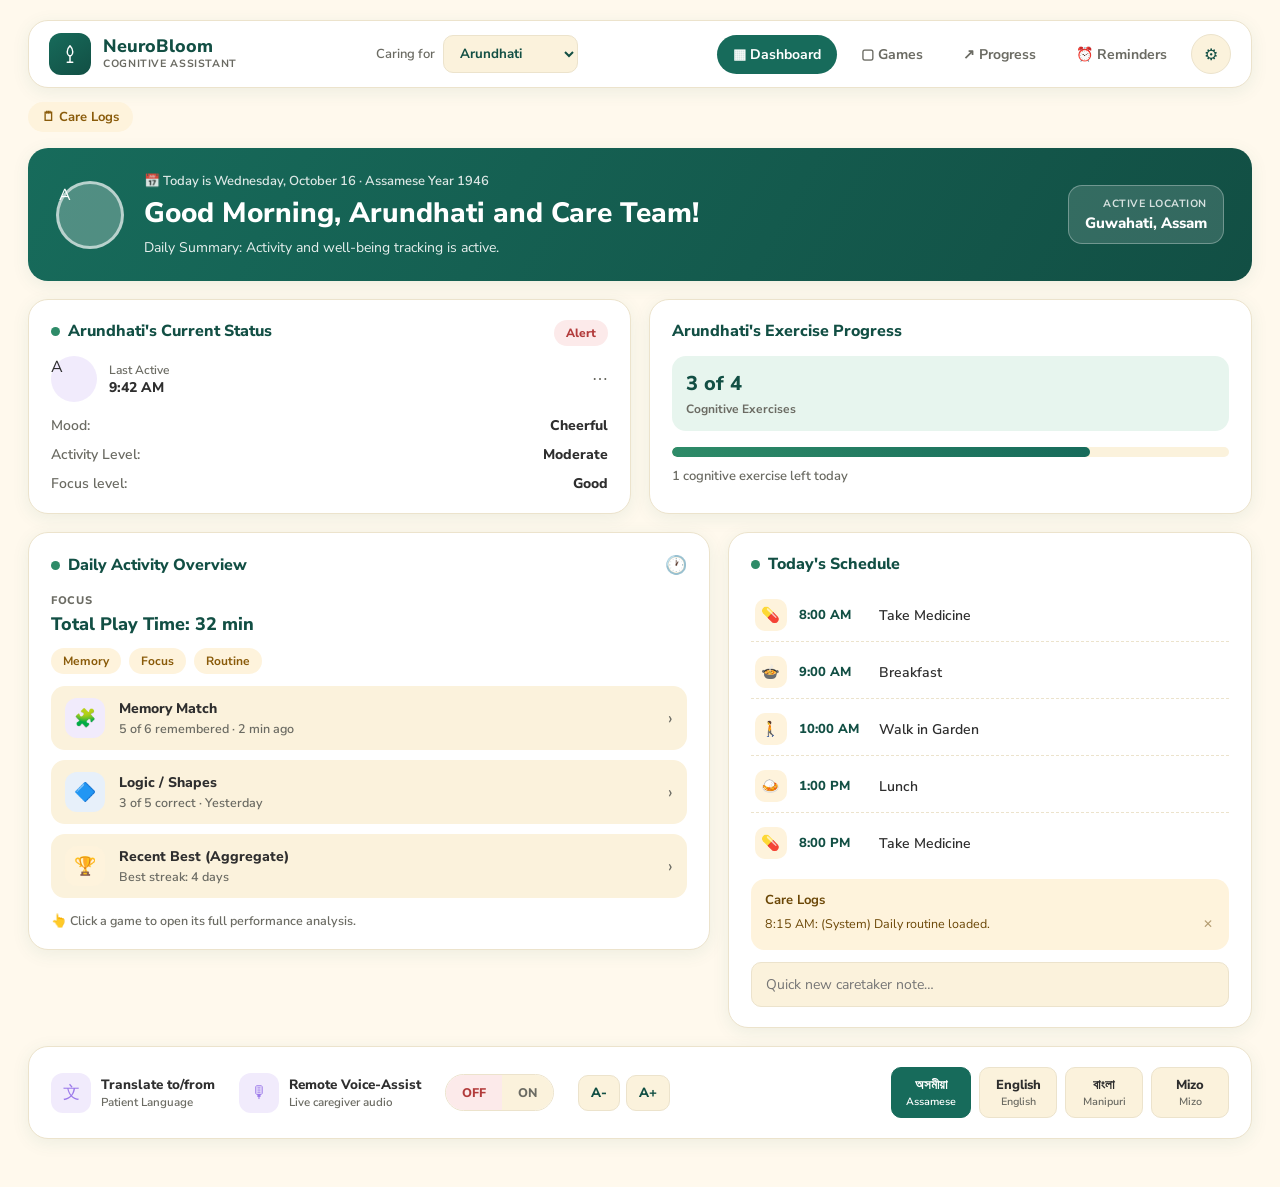
==== commit 4f764163: "care logs delete option added" ====
--- a/index.html
+++ b/index.html
@@ -60,11 +60,15 @@
 </div>
 <div class="settings-divider"></div>
 <div class="settings-label" style="margin-bottom:10px;">Active Location</div>
-<select id="locationSelect" class="settings-select">
-<option>Guwahati, Assam</option>
-<option>Jhansi, Uttar Pradesh</option>
-<option>Delhi NCR</option>
-</select>
+<select id="locationSelect" class="settings-select"></select>
+
+<div class="location-chip-list" id="locationManageList"></div>
+
+<div class="location-add-row">
+<input type="text" id="newLocationInput" class="location-add-input" placeholder="Add a location…">
+<button type="button" id="addLocationBtn" class="location-add-btn">Add</button>
+</div>
+
 <button type="button" id="useLiveLocationBtn" class="live-location-btn">📍 Use My Live Location</button>
 <div class="location-status" id="locationStatus"></div>
 </div>
--- a/style.css
+++ b/style.css
@@ -179,6 +179,68 @@
   color: var(--ink);
 }
 
+.location-chip-list {
+  display: flex;
+  flex-wrap: wrap;
+  gap: 6px;
+  margin-top: 10px;
+}
+.location-chip-item {
+  display: flex;
+  align-items: center;
+  gap: 6px;
+  background: var(--cream-deep);
+  border: 1px solid var(--line);
+  border-radius: 999px;
+  padding: 5px 10px;
+  font-size: 12px;
+  font-weight: 600;
+  color: var(--ink-soft);
+}
+.location-chip-item.active {
+  background: var(--teal);
+  color: var(--white);
+  border-color: var(--teal);
+}
+.location-remove-btn {
+  border: none;
+  background: none;
+  cursor: pointer;
+  font-size: 12px;
+  line-height: 1;
+  color: inherit;
+  opacity: 0.7;
+  padding: 0;
+}
+.location-remove-btn:hover { opacity: 1; }
+
+.location-add-row {
+  display: flex;
+  gap: 8px;
+  margin-top: 10px;
+}
+.location-add-input {
+  flex: 1;
+  border: 1px solid var(--line);
+  background: var(--cream-deep);
+  border-radius: var(--radius-sm);
+  padding: 8px 10px;
+  font-family: inherit;
+  font-size: 13px;
+  color: var(--ink);
+}
+.location-add-btn {
+  border: none;
+  background: var(--teal);
+  color: var(--white);
+  font-family: inherit;
+  font-weight: 700;
+  border-radius: var(--radius-sm);
+  padding: 8px 14px;
+  cursor: pointer;
+}
+.location-add-btn:hover { opacity: 0.9; }
+
 .live-location-btn {
   width: 100%;
   margin-top: 10px;
@@ -425,7 +487,24 @@
   border-top: 1px dashed rgba(122, 82, 9, 0.25);
   font-size: 12.5px;
   color: #6B4707;
-}
+  display: flex;
+  align-items: center;
+  justify-content: space-between;
+  gap: 10px;
+}
+.care-log-entry-text { flex: 1; }
+.care-log-delete-btn {
+  flex-shrink: 0;
+  border: none;
+  background: none;
+  cursor: pointer;
+  font-size: 12px;
+  line-height: 1;
+  color: #6B4707;
+  opacity: 0.5;
+  padding: 2px;
+}
+.care-log-delete-btn:hover { opacity: 1; color: #B23A3A; }
 .care-log-entry:first-of-type { border-top: none; }
 
 .quick-note {
@@ -518,4 +597,5 @@
 @media (max-width: 560px) {
   .wrap { padding: 14px 14px 32px; }
   .nav-links { flex-wrap: wrap; }
+  .banner-body h1 { font-size: 20px; }
 }
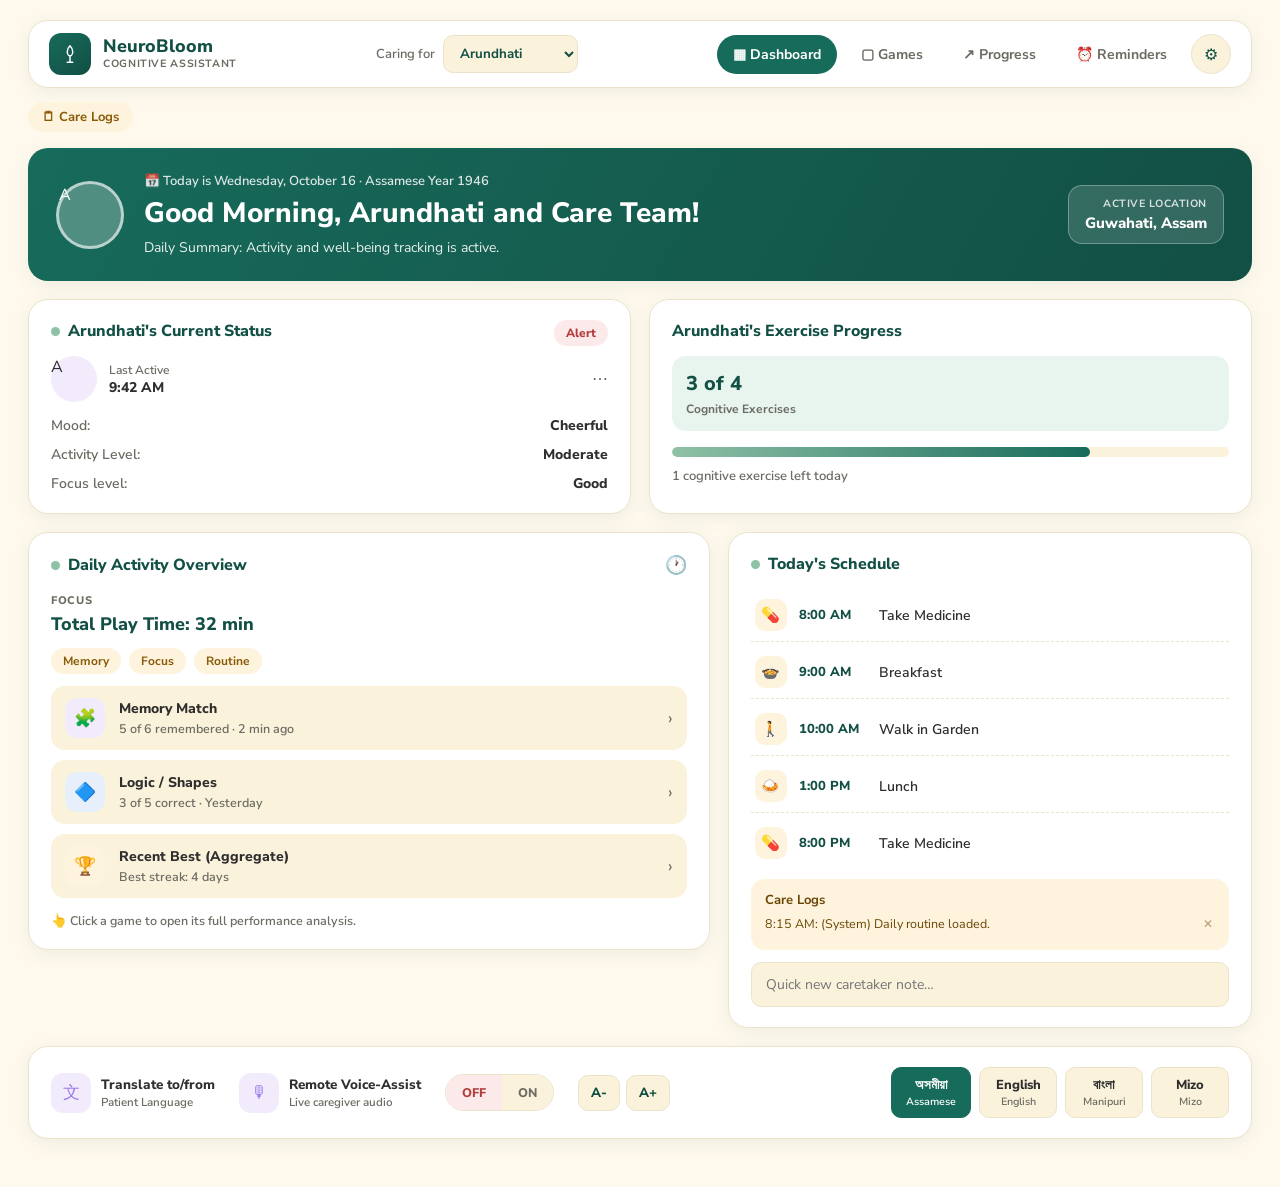
==== commit 5df59770: "hamburger icon update" ====
--- a/index.html
+++ b/index.html
@@ -12,6 +12,7 @@
 <div class="wrap">
 <!-- Top nav -->
 <div class="topnav">
+<div class="topnav-row">
 <div class="brand">
 <div class="brand-mark">
 <svg viewBox="0 0 24 24" fill="none"><path d="M12 3c-2 2-3 4-3 6.5S10.5 14 12 14s3-2 3-4.5S14 5 12 3Z" stroke="currentColor" stroke-width="1.6" stroke-linejoin="round"/><path d="M12 14v7M9 21h6" stroke="currentColor" stroke-width="1.6" stroke-linecap="round"/></svg>
@@ -21,11 +22,15 @@
 <div class="sub">COGNITIVE ASSISTANT</div>
 </div>
 </div>
+<button class="nav-toggle" id="navToggle" aria-label="Toggle menu" aria-expanded="false" aria-controls="navLinks">
+<span></span><span></span><span></span>
+</button>
+</div>
 <div class="patient-switch">
 <span class="patient-switch-label">Caring for</span>
 <select id="patientSelect" class="patient-select"></select>
 </div>
-<div class="nav-links">
+<div class="nav-links" id="navLinks">
 <button class="nav-pill active">▦ Dashboard</button>
 <button class="nav-pill">▢ Games</button>
 <button class="nav-pill">↗ Progress</button>
--- a/style.css
+++ b/style.css
@@ -16,7 +16,7 @@
   --blue-tint:    #E7F0FA;
   --yellow:       #F4B942;
   --yellow-tint:  #FEF3DC;
-  --green:        #2E8B68;
+  --green:        #8FC1A6;
   --green-tint:   #E7F5EE;
   --purple:       #9C7AEA;
   --purple-tint:  #F1EBFC;
@@ -65,6 +65,8 @@
 
 .brand { display: flex; align-items: center; gap: 12px; }
 
+.topnav-row { display: contents; }
+
 .brand-mark {
   width: 42px;
   height: 42px;
@@ -93,6 +95,28 @@
 }
 
 .nav-links { display: flex; align-items: center; gap: 8px; position: relative; }
+
+.nav-toggle {
+  display: none;
+  flex-direction: column;
+  justify-content: center;
+  align-items: center;
+  gap: 5px;
+  width: 40px;
+  height: 40px;
+  border-radius: 50%;
+  border: 1px solid var(--line);
+  background: var(--cream-deep);
+  cursor: pointer;
+}
+.nav-toggle span {
+  display: block;
+  width: 18px;
+  height: 2px;
+  border-radius: 2px;
+  background: var(--teal-deep);
+}
+.nav-toggle:hover { background: var(--teal-tint); }
 
 .nav-pill {
   border: none;
@@ -598,4 +622,63 @@
   .wrap { padding: 14px 14px 32px; }
   .nav-links { flex-wrap: wrap; }
   .banner-body h1 { font-size: 20px; }
+}
+
+/* Narrow phones (~325–480px) */
+@media (max-width: 480px) {
+  .wrap { padding: 12px 12px 28px; overflow-x: hidden; }
+
+  /* Stack the top nav into rows instead of squeezing everything in one line */
+  .topnav { flex-direction: column; align-items: stretch; gap: 14px; padding: 14px 16px; }
+  .brand { justify-content: flex-start; min-width: 0; }
+  .patient-switch { justify-content: space-between; min-width: 0; }
+  .patient-select { flex: 1; min-width: 0; }
+
+  /* Top row: NeuroBloom brand on the left, hamburger toggle on the right.
+     nav-links is hidden by default and only shown once the toggle is
+     opened via JS. */
+  .topnav-row { display: flex; align-items: center; justify-content: space-between; width: 100%; }
+  .nav-toggle { display: flex; }
+  .nav-links { display: none; }
+  .nav-links.open { display: flex; }
+
+  /* Nav pills stacked full-width — two-column grid overflowed on narrow
+     screens because text like "Reminders" can't shrink below its content
+     width, which pushed the whole page into horizontal scroll. */
+  .nav-links { flex-direction: column; align-items: stretch; gap: 8px; }
+  .nav-pill { flex: 1 1 auto; width: 100%; min-width: 0; text-align: center; font-size: 14px; padding: 10px 6px; }
+  .settings-wrap { display: flex; justify-content: center; }
+
+  /* Settings panel: full-height sheet instead of a fixed 320px box that overflows.
+     top/bottom are both pinned (instead of relying on vh + the panel's natural
+     flow position) so the whole panel — including the location chips and the
+     "Use My Live Location" button at the bottom — always stays on screen and
+     scrolls internally, no matter how tall the content or how short the phone. */
+  .settings-panel {
+    position: fixed;
+    top: 12px;
+    left: 12px;
+    right: 12px;
+    bottom: 12px;
+    width: auto;
+    max-height: none;
+    overflow-y: auto;
+  }
+
+  /* Greeting banner: tighter padding, smaller avatar, location chip full-width */
+  .banner { padding: 16px; gap: 12px; }
+  .banner-photo, .photo-placeholder.banner-photo { width: 52px; height: 52px; }
+  .banner-body { min-width: 0; }
+  .banner-body h1 { font-size: 18px; }
+  .banner-body p { font-size: 13px; }
+  .location-chip { min-width: 0; width: 100%; text-align: left; margin-top: 4px; }
+  .location-chip .label { justify-content: flex-start; }
+
+  /* Cards */
+  .card { padding: 16px; }
+  .row { gap: 12px; }
+
+  /* Footer controls: everything centered and wrapping cleanly */
+  .controls-card { justify-content: center; gap: 14px; }
+  .lang-btns { margin-left: 0; width: 100%; justify-content: center; }
 }
